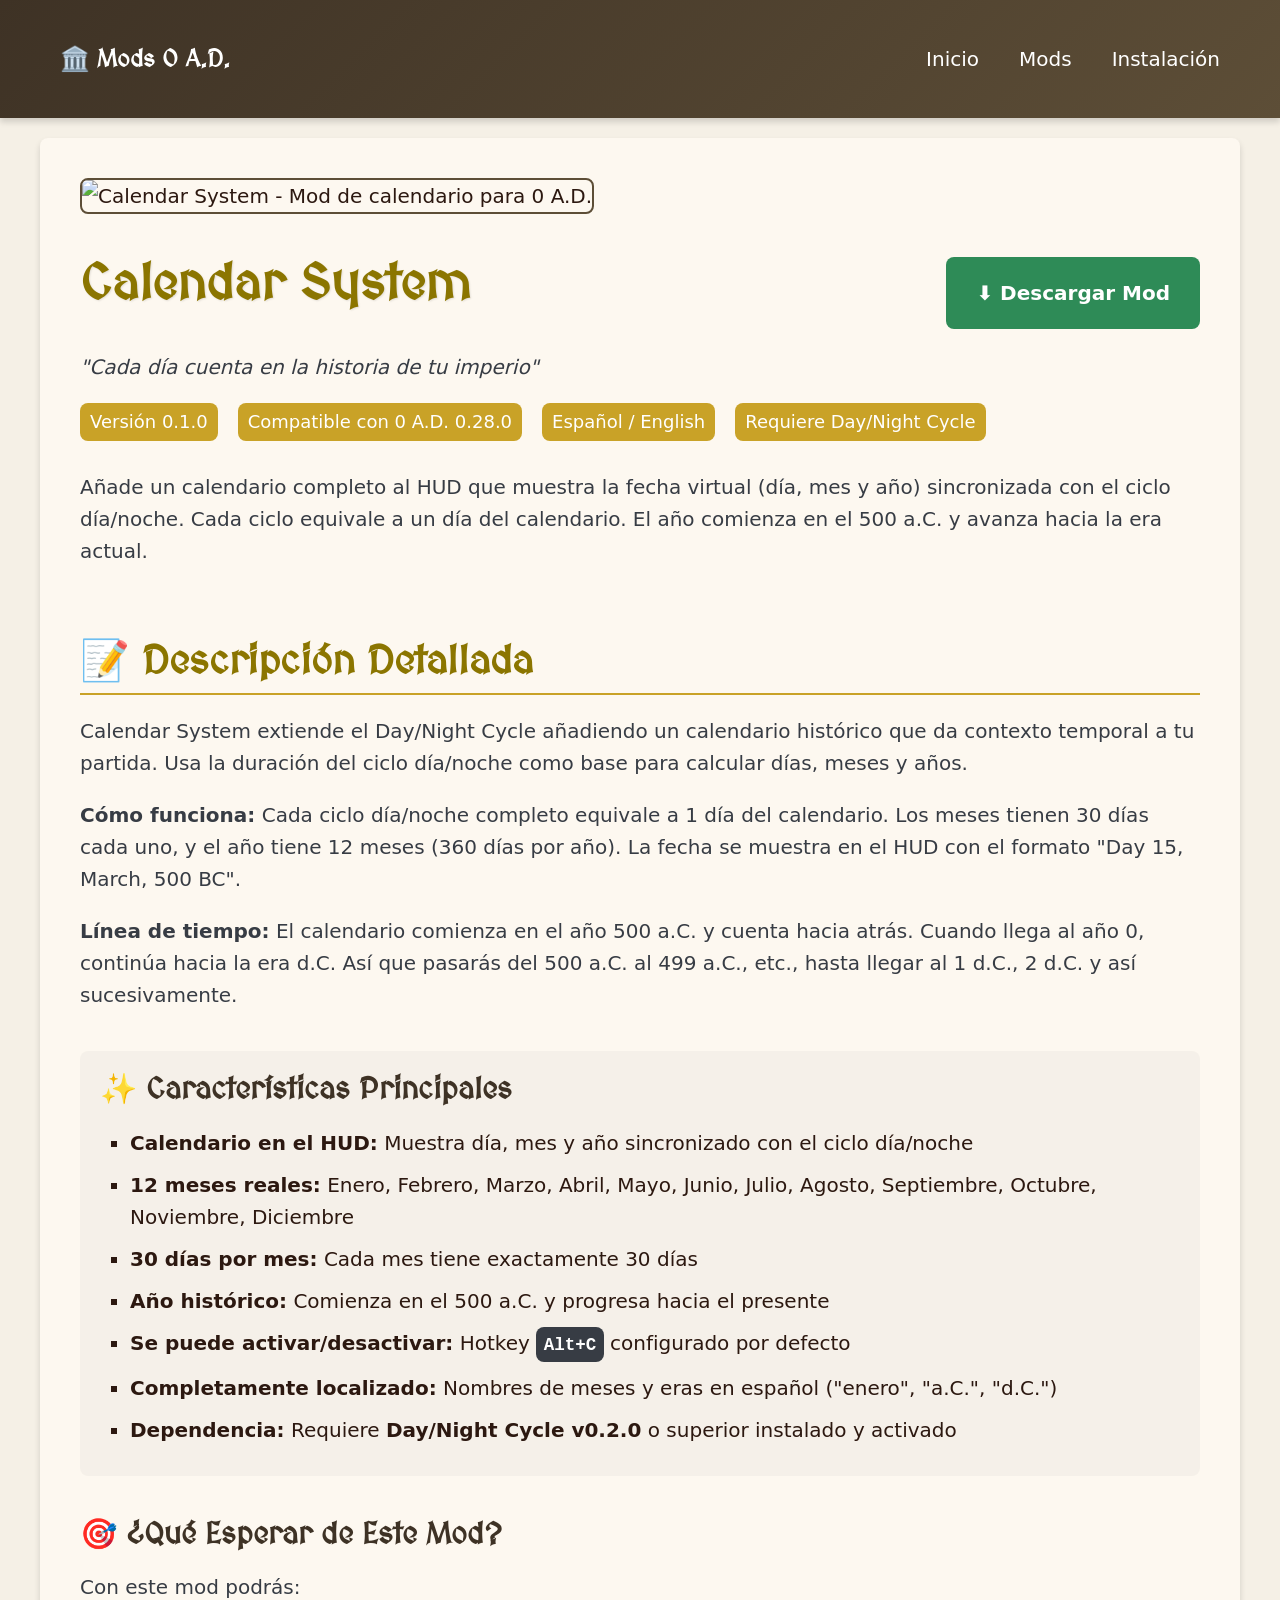
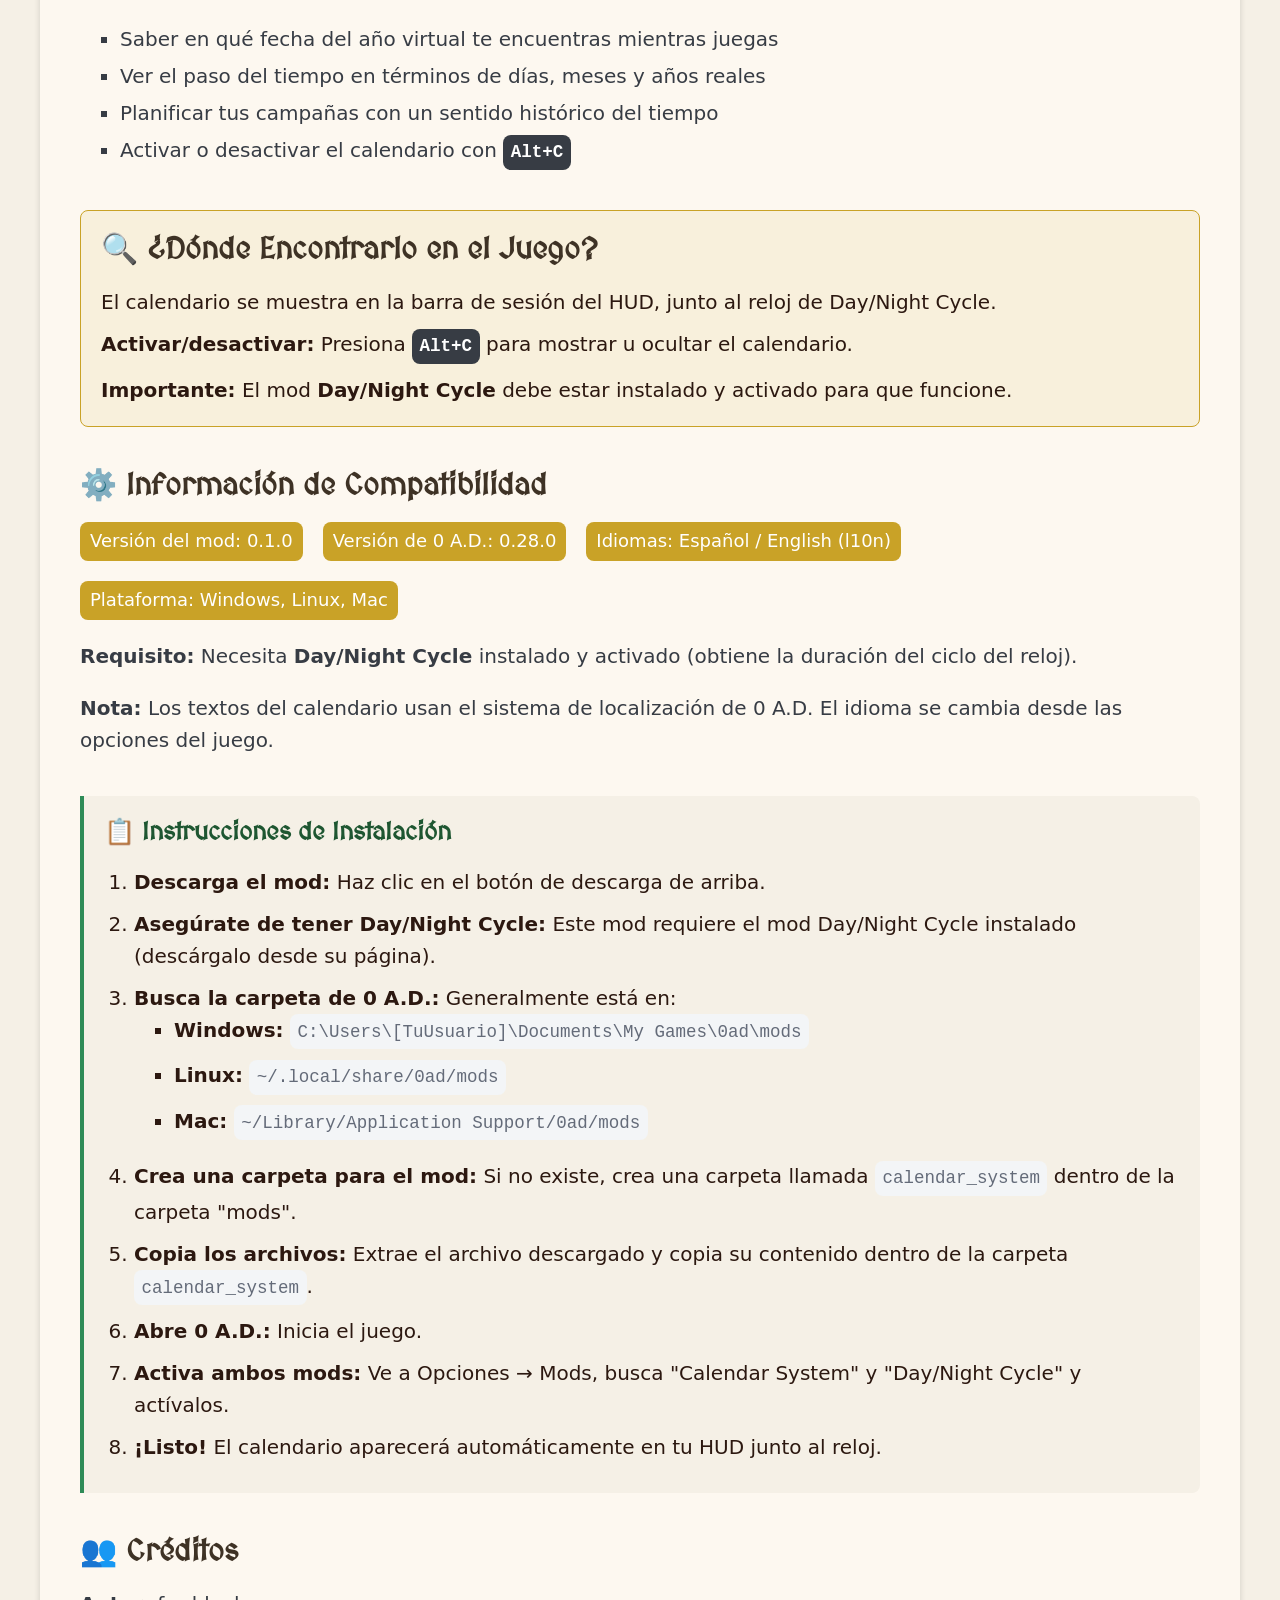
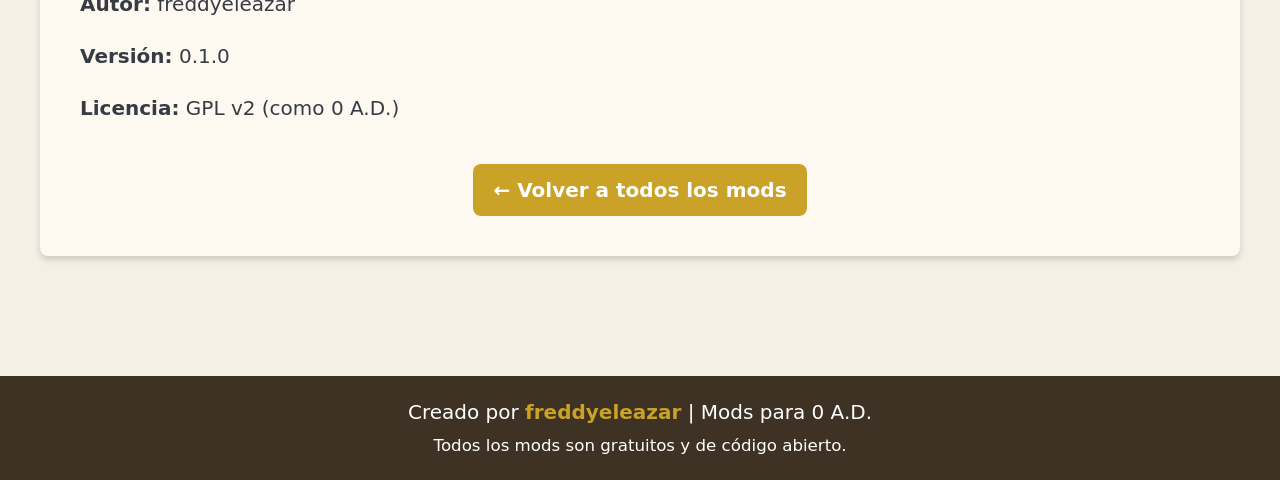
==== mods/calendar_system/index.html @ b4cd741f "feat: agregar Calendar System y actualizar Day/Night Cycle v0.2.0 - Day/Night Cycle: HUD muestra HH:" ====
<!DOCTYPE html>
<html lang="es" data-theme="light">
<head>
    <meta charset="UTF-8">
    <meta name="viewport" content="width=device-width, initial-scale=1.0">
    <meta name="description" content="Calendar System - Mod para 0 A.D. que añade un calendario día/mes/año sincronizado con el ciclo día/noche. Requiere Day/Night Cycle. Creado por freddyeleazar.">
    <meta name="keywords" content="0 A.D., mod, calendario, día, mes, año, freddyeleazar">
    <meta name="author" content="freddyeleazar">
    
    <title>Calendar System | Mods 0 A.D.</title>
    
    <!-- Pico.CSS -->
    <link rel="stylesheet" href="../../css/picocss.min.css">
    
    <!-- Estilos personalizados -->
    <link rel="stylesheet" href="../../css/styles.css">
    
    <!-- Favicon -->
    <link rel="icon" type="image/svg+xml" href="../../assets/images/favicon.svg">
</head>
<body>
    <!-- Cabecera -->
    <header>
        <nav>
            <ul>
                <li><strong>🏛️ Mods 0 A.D.</strong></li>
            </ul>
            <ul>
                <li><a href="../../index.html">Inicio</a></li>
                <li><a href="../../index.html#mods">Mods</a></li>
                <li><a href="../../index.html#install">Instalación</a></li>
            </ul>
        </nav>
    </header>

    <!-- Contenido principal -->
    <main class="container">
        <article class="mod-detail">
            <!-- Encabezado del mod -->
            <div class="mod-detail-header">
                <div class="mod-detail-image">
                    <img src="../../assets/images/mod-covers/calendar_system-large.svg" alt="Calendar System - Mod de calendario para 0 A.D." loading="lazy">
                </div>
                <div class="mod-detail-info">
                    <div class="mod-detail-title-row">
                        <h1>Calendar System</h1>
                        <a href="https://github.com/freddyeleazar/0ad-mods/raw/main/assets/downloads/calendar_system.zip" class="download-button">
                            ⬇️ Descargar Mod
                        </a>
                    </div>
                    <p class="mb-3"><em>"Cada día cuenta en la historia de tu imperio"</em></p>
                    
                    <div class="compatibility-info mb-4">
                        <span class="compatibility-badge">Versión 0.1.0</span>
                        <span class="compatibility-badge">Compatible con 0 A.D. 0.28.0</span>
                        <span class="compatibility-badge">Español / English</span>
                        <span class="compatibility-badge">Requiere Day/Night Cycle</span>
                    </div>
                    
                    <p class="mb-4">Añade un calendario completo al HUD que muestra la fecha virtual (día, mes y año) sincronizada con el ciclo día/noche. Cada ciclo equivale a un día del calendario. El año comienza en el 500 a.C. y avanza hacia la era actual.</p>
                </div>
            </div>

            <!-- Descripción ampliada -->
            <section class="mb-5">
                <h2>📝 Descripción Detallada</h2>
                <p>Calendar System extiende el Day/Night Cycle añadiendo un calendario histórico que da contexto temporal a tu partida. Usa la duración del ciclo día/noche como base para calcular días, meses y años.</p>
                
                <p><strong>Cómo funciona:</strong> Cada ciclo día/noche completo equivale a 1 día del calendario. Los meses tienen 30 días cada uno, y el año tiene 12 meses (360 días por año). La fecha se muestra en el HUD con el formato "Day 15, March, 500 BC".</p>
                
                <p><strong>Línea de tiempo:</strong> El calendario comienza en el año 500 a.C. y cuenta hacia atrás. Cuando llega al año 0, continúa hacia la era d.C. Así que pasarás del 500 a.C. al 499 a.C., etc., hasta llegar al 1 d.C., 2 d.C. y así sucesivamente.</p>
            </section>

            <!-- Características detalladas -->
            <section class="mod-features mb-5">
                <h3>✨ Características Principales</h3>
                <ul>
                    <li><strong>Calendario en el HUD:</strong> Muestra día, mes y año sincronizado con el ciclo día/noche</li>
                    <li><strong>12 meses reales:</strong> Enero, Febrero, Marzo, Abril, Mayo, Junio, Julio, Agosto, Septiembre, Octubre, Noviembre, Diciembre</li>
                    <li><strong>30 días por mes:</strong> Cada mes tiene exactamente 30 días</li>
                    <li><strong>Año histórico:</strong> Comienza en el 500 a.C. y progresa hacia el presente</li>
                    <li><strong>Se puede activar/desactivar:</strong> Hotkey <kbd>Alt+C</kbd> configurado por defecto</li>
                    <li><strong>Completamente localizado:</strong> Nombres de meses y eras en español ("enero", "a.C.", "d.C.")</li>
                    <li><strong>Dependencia:</strong> Requiere <strong>Day/Night Cycle v0.2.0</strong> o superior instalado y activado</li>
                </ul>
            </section>

            <!-- Qué esperar del mod -->
            <section class="mb-5">
                <h3>🎯 ¿Qué Esperar de Este Mod?</h3>
                <p>Con este mod podrás:</p>
                <ul>
                    <li>Saber en qué fecha del año virtual te encuentras mientras juegas</li>
                    <li>Ver el paso del tiempo en términos de días, meses y años reales</li>
                    <li>Planificar tus campañas con un sentido histórico del tiempo</li>
                    <li>Activar o desactivar el calendario con <kbd>Alt+C</kbd></li>
                </ul>
            </section>

            <!-- Dónde encontrarlo en el juego -->
            <section class="game-info mb-5">
                <h3>🔍 ¿Dónde Encontrarlo en el Juego?</h3>
                <p>El calendario se muestra en la barra de sesión del HUD, junto al reloj de Day/Night Cycle.</p>
                <p><strong>Activar/desactivar:</strong> Presiona <kbd>Alt+C</kbd> para mostrar u ocultar el calendario.</p>
                <p><strong>Importante:</strong> El mod <strong>Day/Night Cycle</strong> debe estar instalado y activado para que funcione.</p>
            </section>

            <!-- Compatibilidad -->
            <section class="mb-5">
                <h3>⚙️ Información de Compatibilidad</h3>
                <div class="compatibility-info">
                    <span class="compatibility-badge">Versión del mod: 0.1.0</span>
                    <span class="compatibility-badge">Versión de 0 A.D.: 0.28.0</span>
                    <span class="compatibility-badge">Idiomas: Español / English (l10n)</span>
                    <span class="compatibility-badge">Plataforma: Windows, Linux, Mac</span>
                </div>
                <p class="mt-3"><strong>Requisito:</strong> Necesita <strong>Day/Night Cycle</strong> instalado y activado (obtiene la duración del ciclo del reloj).</p>
                <p><strong>Nota:</strong> Los textos del calendario usan el sistema de localización de 0 A.D. El idioma se cambia desde las opciones del juego.</p>
            </section>

            <!-- Instrucciones de instalación -->
            <section class="installation-steps mb-5">
                <h4>📋 Instrucciones de Instalación</h4>
                <ol>
                    <li><strong>Descarga el mod:</strong> Haz clic en el botón de descarga de arriba.</li>
                    <li><strong>Asegúrate de tener Day/Night Cycle:</strong> Este mod requiere el mod Day/Night Cycle instalado (descárgalo desde su página).</li>
                    <li><strong>Busca la carpeta de 0 A.D.:</strong> Generalmente está en:
                        <ul>
                            <li><strong>Windows:</strong> <code>C:\Users\[TuUsuario]\Documents\My Games\0ad\mods</code></li>
                            <li><strong>Linux:</strong> <code>~/.local/share/0ad/mods</code></li>
                            <li><strong>Mac:</strong> <code>~/Library/Application Support/0ad/mods</code></li>
                        </ul>
                    </li>
                    <li><strong>Crea una carpeta para el mod:</strong> Si no existe, crea una carpeta llamada <code>calendar_system</code> dentro de la carpeta "mods".</li>
                    <li><strong>Copia los archivos:</strong> Extrae el archivo descargado y copia su contenido dentro de la carpeta <code>calendar_system</code>.</li>
                    <li><strong>Abre 0 A.D.:</strong> Inicia el juego.</li>
                    <li><strong>Activa ambos mods:</strong> Ve a Opciones → Mods, busca "Calendar System" y "Day/Night Cycle" y actívalos.</li>
                    <li><strong>¡Listo!</strong> El calendario aparecerá automáticamente en tu HUD junto al reloj.</li>
                </ol>
            </section>

            <!-- Créditos -->
            <section class="mb-5">
                <h3>👥 Créditos</h3>
                <p><strong>Autor:</strong> freddyeleazar</p>
                <p><strong>Versión:</strong> 0.1.0</p>
                <p><strong>Licencia:</strong> GPL v2 (como 0 A.D.)</p>
            </section>

            <!-- Enlace para volver -->
            <div class="text-center mt-5">
                <a href="../../index.html" class="button">← Volver a todos los mods</a>
            </div>
        </article>
    </main>

    <!-- Pie de página -->
    <footer>
        <p>Creado por <strong>freddyeleazar</strong> | Mods para 0 A.D.</p>
        <p><small>Todos los mods son gratuitos y de código abierto.</small></p>
    </footer>
</body>
</html>
---- css/picocss.min.css ----
@charset "UTF-8";/*!
 * Pico CSS ✨ v2.1.1 (https://picocss.com)
 * Copyright 2019-2025 - Licensed under MIT
 */:host,:root{--pico-font-family-emoji:"Apple Color Emoji","Segoe UI Emoji","Segoe UI Symbol","Noto Color Emoji";--pico-font-family-sans-serif:system-ui,"Segoe UI",Roboto,Oxygen,Ubuntu,Cantarell,Helvetica,Arial,"Helvetica Neue",sans-serif,var(--pico-font-family-emoji);--pico-font-family-monospace:ui-monospace,SFMono-Regular,"SF Mono",Menlo,Consolas,"Liberation Mono",monospace,var(--pico-font-family-emoji);--pico-font-family:var(--pico-font-family-sans-serif);--pico-line-height:1.5;--pico-font-weight:400;--pico-font-size:100%;--pico-text-underline-offset:0.1rem;--pico-border-radius:0.25rem;--pico-border-width:0.0625rem;--pico-outline-width:0.125rem;--pico-transition:0.2s ease-in-out;--pico-spacing:1rem;--pico-typography-spacing-vertical:1rem;--pico-block-spacing-vertical:var(--pico-spacing);--pico-block-spacing-horizontal:var(--pico-spacing);--pico-grid-column-gap:var(--pico-spacing);--pico-grid-row-gap:var(--pico-spacing);--pico-form-element-spacing-vertical:0.75rem;--pico-form-element-spacing-horizontal:1rem;--pico-group-box-shadow:0 0 0 rgba(0, 0, 0, 0);--pico-group-box-shadow-focus-with-button:0 0 0 var(--pico-outline-width) var(--pico-primary-focus);--pico-group-box-shadow-focus-with-input:0 0 0 0.0625rem var(--pico-form-element-border-color);--pico-modal-overlay-backdrop-filter:blur(0.375rem);--pico-nav-element-spacing-vertical:1rem;--pico-nav-element-spacing-horizontal:0.5rem;--pico-nav-link-spacing-vertical:0.5rem;--pico-nav-link-spacing-horizontal:0.5rem;--pico-nav-breadcrumb-divider:">";--pico-icon-checkbox:url("data:image/svg+xml,%3Csvg xmlns='http://www.w3.org/2000/svg' width='24' height='24' viewBox='0 0 24 24' fill='none' stroke='rgb(255, 255, 255)' stroke-width='4' stroke-linecap='round' stroke-linejoin='round'%3E%3Cpolyline points='20 6 9 17 4 12'%3E%3C/polyline%3E%3C/svg%3E");--pico-icon-minus:url("data:image/svg+xml,%3Csvg xmlns='http://www.w3.org/2000/svg' width='24' height='24' viewBox='0 0 24 24' fill='none' stroke='rgb(255, 255, 255)' stroke-width='4' stroke-linecap='round' stroke-linejoin='round'%3E%3Cline x1='5' y1='12' x2='19' y2='12'%3E%3C/line%3E%3C/svg%3E");--pico-icon-chevron:url("data:image/svg+xml,%3Csvg xmlns='http://www.w3.org/2000/svg' width='24' height='24' viewBox='0 0 24 24' fill='none' stroke='rgb(136, 145, 164)' stroke-width='2' stroke-linecap='round' stroke-linejoin='round'%3E%3Cpolyline points='6 9 12 15 18 9'%3E%3C/polyline%3E%3C/svg%3E");--pico-icon-date:url("data:image/svg+xml,%3Csvg xmlns='http://www.w3.org/2000/svg' width='24' height='24' viewBox='0 0 24 24' fill='none' stroke='rgb(136, 145, 164)' stroke-width='2' stroke-linecap='round' stroke-linejoin='round'%3E%3Crect x='3' y='4' width='18' height='18' rx='2' ry='2'%3E%3C/rect%3E%3Cline x1='16' y1='2' x2='16' y2='6'%3E%3C/line%3E%3Cline x1='8' y1='2' x2='8' y2='6'%3E%3C/line%3E%3Cline x1='3' y1='10' x2='21' y2='10'%3E%3C/line%3E%3C/svg%3E");--pico-icon-time:url("data:image/svg+xml,%3Csvg xmlns='http://www.w3.org/2000/svg' width='24' height='24' viewBox='0 0 24 24' fill='none' stroke='rgb(136, 145, 164)' stroke-width='2' stroke-linecap='round' stroke-linejoin='round'%3E%3Ccircle cx='12' cy='12' r='10'%3E%3C/circle%3E%3Cpolyline points='12 6 12 12 16 14'%3E%3C/polyline%3E%3C/svg%3E");--pico-icon-search:url("data:image/svg+xml,%3Csvg xmlns='http://www.w3.org/2000/svg' width='24' height='24' viewBox='0 0 24 24' fill='none' stroke='rgb(136, 145, 164)' stroke-width='1.5' stroke-linecap='round' stroke-linejoin='round'%3E%3Ccircle cx='11' cy='11' r='8'%3E%3C/circle%3E%3Cline x1='21' y1='21' x2='16.65' y2='16.65'%3E%3C/line%3E%3C/svg%3E");--pico-icon-close:url("data:image/svg+xml,%3Csvg xmlns='http://www.w3.org/2000/svg' width='24' height='24' viewBox='0 0 24 24' fill='none' stroke='rgb(136, 145, 164)' stroke-width='3' stroke-linecap='round' stroke-linejoin='round'%3E%3Cline x1='18' y1='6' x2='6' y2='18'%3E%3C/line%3E%3Cline x1='6' y1='6' x2='18' y2='18'%3E%3C/line%3E%3C/svg%3E");--pico-icon-loading:url("data:image/svg+xml,%3Csvg fill='none' height='24' width='24' viewBox='0 0 24 24' xmlns='http://www.w3.org/2000/svg' %3E%3Cstyle%3E g %7B animation: rotate 2s linear infinite; transform-origin: center center; %7D circle %7B stroke-dasharray: 75,100; stroke-dashoffset: -5; animation: dash 1.5s ease-in-out infinite; stroke-linecap: round; %7D @keyframes rotate %7B 0%25 %7B transform: rotate(0deg); %7D 100%25 %7B transform: rotate(360deg); %7D %7D @keyframes dash %7B 0%25 %7B stroke-dasharray: 1,100; stroke-dashoffset: 0; %7D 50%25 %7B stroke-dasharray: 44.5,100; stroke-dashoffset: -17.5; %7D 100%25 %7B stroke-dasharray: 44.5,100; stroke-dashoffset: -62; %7D %7D %3C/style%3E%3Cg%3E%3Ccircle cx='12' cy='12' r='10' fill='none' stroke='rgb(136, 145, 164)' stroke-width='4' /%3E%3C/g%3E%3C/svg%3E")}@media (min-width:576px){:host,:root{--pico-font-size:106.25%}}@media (min-width:768px){:host,:root{--pico-font-size:112.5%}}@media (min-width:1024px){:host,:root{--pico-font-size:118.75%}}@media (min-width:1280px){:host,:root{--pico-font-size:125%}}@media (min-width:1536px){:host,:root{--pico-font-size:131.25%}}a{--pico-text-decoration:underline}a.contrast,a.secondary{--pico-text-decoration:underline}small{--pico-font-size:0.875em}h1,h2,h3,h4,h5,h6{--pico-font-weight:700}h1{--pico-font-size:2rem;--pico-line-height:1.125;--pico-typography-spacing-top:3rem}h2{--pico-font-size:1.75rem;--pico-line-height:1.15;--pico-typography-spacing-top:2.625rem}h3{--pico-font-size:1.5rem;--pico-line-height:1.175;--pico-typography-spacing-top:2.25rem}h4{--pico-font-size:1.25rem;--pico-line-height:1.2;--pico-typography-spacing-top:1.874rem}h5{--pico-font-size:1.125rem;--pico-line-height:1.225;--pico-typography-spacing-top:1.6875rem}h6{--pico-font-size:1rem;--pico-line-height:1.25;--pico-typography-spacing-top:1.5rem}tfoot td,tfoot th,thead td,thead th{--pico-font-weight:600;--pico-border-width:0.1875rem}code,kbd,pre,samp{--pico-font-family:var(--pico-font-family-monospace)}kbd{--pico-font-weight:bolder}:where(select,textarea),input:not([type=submit],[type=button],[type=reset],[type=checkbox],[type=radio],[type=file]){--pico-outline-width:0.0625rem}[type=search]{--pico-border-radius:5rem}[type=checkbox],[type=radio]{--pico-border-width:0.125rem}[type=checkbox][role=switch]{--pico-border-width:0.1875rem}details.dropdown summary:not([role=button]){--pico-outline-width:0.0625rem}nav details.dropdown summary:focus-visible{--pico-outline-width:0.125rem}[role=search]{--pico-border-radius:5rem}[role=group]:has(button.secondary:focus,[type=submit].secondary:focus,[type=button].secondary:focus,[role=button].secondary:focus),[role=search]:has(button.secondary:focus,[type=submit].secondary:focus,[type=button].secondary:focus,[role=button].secondary:focus){--pico-group-box-shadow-focus-with-button:0 0 0 var(--pico-outline-width) var(--pico-secondary-focus)}[role=group]:has(button.contrast:focus,[type=submit].contrast:focus,[type=button].contrast:focus,[role=button].contrast:focus),[role=search]:has(button.contrast:focus,[type=submit].contrast:focus,[type=button].contrast:focus,[role=button].contrast:focus){--pico-group-box-shadow-focus-with-button:0 0 0 var(--pico-outline-width) var(--pico-contrast-focus)}[role=group] [role=button],[role=group] [type=button],[role=group] [type=submit],[role=group] button,[role=search] [role=button],[role=search] [type=button],[role=search] [type=submit],[role=search] button{--pico-form-element-spacing-horizontal:2rem}details summary[role=button]:not(.outline)::after{filter:brightness(0) invert(1)}[aria-busy=true]:not(input,select,textarea):is(button,[type=submit],[type=button],[type=reset],[role=button]):not(.outline)::before{filter:brightness(0) invert(1)}:host(:not([data-theme=dark])),:root:not([data-theme=dark]),[data-theme=light]{color-scheme:light;--pico-background-color:#fff;--pico-color:#373c44;--pico-text-selection-color:rgba(2, 154, 232, 0.25);--pico-muted-color:#646b79;--pico-muted-border-color:rgb(231, 234, 239.5);--pico-primary:#0172ad;--pico-primary-background:#0172ad;--pico-primary-border:var(--pico-primary-background);--pico-primary-underline:rgba(1, 114, 173, 0.5);--pico-primary-hover:#015887;--pico-primary-hover-background:#02659a;--pico-primary-hover-border:var(--pico-primary-hover-background);--pico-primary-hover-underline:var(--pico-primary-hover);--pico-primary-focus:rgba(2, 154, 232, 0.5);--pico-primary-inverse:#fff;--pico-secondary:#5d6b89;--pico-secondary-background:#525f7a;--pico-secondary-border:var(--pico-secondary-background);--pico-secondary-underline:rgba(93, 107, 137, 0.5);--pico-secondary-hover:#48536b;--pico-secondary-hover-background:#48536b;--pico-secondary-hover-border:var(--pico-secondary-hover-background);--pico-secondary-hover-underline:var(--pico-secondary-hover);--pico-secondary-focus:rgba(93, 107, 137, 0.25);--pico-secondary-inverse:#fff;--pico-contrast:#181c25;--pico-contrast-background:#181c25;--pico-contrast-border:var(--pico-contrast-background);--pico-contrast-underline:rgba(24, 28, 37, 0.5);--pico-contrast-hover:#000;--pico-contrast-hover-background:#000;--pico-contrast-hover-border:var(--pico-contrast-hover-background);--pico-contrast-hover-underline:var(--pico-secondary-hover);--pico-contrast-focus:rgba(93, 107, 137, 0.25);--pico-contrast-inverse:#fff;--pico-box-shadow:0.0145rem 0.029rem 0.174rem rgba(129, 145, 181, 0.01698),0.0335rem 0.067rem 0.402rem rgba(129, 145, 181, 0.024),0.0625rem 0.125rem 0.75rem rgba(129, 145, 181, 0.03),0.1125rem 0.225rem 1.35rem rgba(129, 145, 181, 0.036),0.2085rem 0.417rem 2.502rem rgba(129, 145, 181, 0.04302),0.5rem 1rem 6rem rgba(129, 145, 181, 0.06),0 0 0 0.0625rem rgba(129, 145, 181, 0.015);--pico-h1-color:#2d3138;--pico-h2-color:#373c44;--pico-h3-color:#424751;--pico-h4-color:#4d535e;--pico-h5-color:#5c6370;--pico-h6-color:#646b79;--pico-mark-background-color:rgb(252.5, 230.5, 191.5);--pico-mark-color:#0f1114;--pico-ins-color:rgb(28.5, 105.5, 84);--pico-del-color:rgb(136, 56.5, 53);--pico-blockquote-border-color:var(--pico-muted-border-color);--pico-blockquote-footer-color:var(--pico-muted-color);--pico-button-box-shadow:0 0 0 rgba(0, 0, 0, 0);--pico-button-hover-box-shadow:0 0 0 rgba(0, 0, 0, 0);--pico-table-border-color:var(--pico-muted-border-color);--pico-table-row-stripped-background-color:rgba(111, 120, 135, 0.0375);--pico-code-background-color:rgb(243, 244.5, 246.75);--pico-code-color:#646b79;--pico-code-kbd-background-color:var(--pico-color);--pico-code-kbd-color:var(--pico-background-color);--pico-form-element-background-color:rgb(251, 251.5, 252.25);--pico-form-element-selected-background-color:#dfe3eb;--pico-form-element-border-color:#cfd5e2;--pico-form-element-color:#23262c;--pico-form-element-placeholder-color:var(--pico-muted-color);--pico-form-element-active-background-color:#fff;--pico-form-element-active-border-color:var(--pico-primary-border);--pico-form-element-focus-color:var(--pico-primary-border);--pico-form-element-disabled-opacity:0.5;--pico-form-element-invalid-border-color:rgb(183.5, 105.5, 106.5);--pico-form-element-invalid-active-border-color:rgb(200.25, 79.25, 72.25);--pico-form-element-invalid-focus-color:var(--pico-form-element-invalid-active-border-color);--pico-form-element-valid-border-color:rgb(76, 154.5, 137.5);--pico-form-element-valid-active-border-color:rgb(39, 152.75, 118.75);--pico-form-element-valid-focus-color:var(--pico-form-element-valid-active-border-color);--pico-switch-background-color:#bfc7d9;--pico-switch-checked-background-color:var(--pico-primary-background);--pico-switch-color:#fff;--pico-switch-thumb-box-shadow:0 0 0 rgba(0, 0, 0, 0);--pico-range-border-color:#dfe3eb;--pico-range-active-border-color:#bfc7d9;--pico-range-thumb-border-color:var(--pico-background-color);--pico-range-thumb-color:var(--pico-secondary-background);--pico-range-thumb-active-color:var(--pico-primary-background);--pico-accordion-border-color:var(--pico-muted-border-color);--pico-accordion-active-summary-color:var(--pico-primary-hover);--pico-accordion-close-summary-color:var(--pico-color);--pico-accordion-open-summary-color:var(--pico-muted-color);--pico-card-background-color:var(--pico-background-color);--pico-card-border-color:var(--pico-muted-border-color);--pico-card-box-shadow:var(--pico-box-shadow);--pico-card-sectioning-background-color:rgb(251, 251.5, 252.25);--pico-dropdown-background-color:#fff;--pico-dropdown-border-color:#eff1f4;--pico-dropdown-box-shadow:var(--pico-box-shadow);--pico-dropdown-color:var(--pico-color);--pico-dropdown-hover-background-color:#eff1f4;--pico-loading-spinner-opacity:0.5;--pico-modal-overlay-background-color:rgba(232, 234, 237, 0.75);--pico-progress-background-color:#dfe3eb;--pico-progress-color:var(--pico-primary-background);--pico-tooltip-background-color:var(--pico-contrast-background);--pico-tooltip-color:var(--pico-contrast-inverse);--pico-icon-valid:url("data:image/svg+xml,%3Csvg xmlns='http://www.w3.org/2000/svg' width='24' height='24' viewBox='0 0 24 24' fill='none' stroke='rgb(76, 154.5, 137.5)' stroke-width='2' stroke-linecap='round' stroke-linejoin='round'%3E%3Cpolyline points='20 6 9 17 4 12'%3E%3C/polyline%3E%3C/svg%3E");--pico-icon-invalid:url("data:image/svg+xml,%3Csvg xmlns='http://www.w3.org/2000/svg' width='24' height='24' viewBox='0 0 24 24' fill='none' stroke='rgb(200.25, 79.25, 72.25)' stroke-width='2' stroke-linecap='round' stroke-linejoin='round'%3E%3Ccircle cx='12' cy='12' r='10'%3E%3C/circle%3E%3Cline x1='12' y1='8' x2='12' y2='12'%3E%3C/line%3E%3Cline x1='12' y1='16' x2='12.01' y2='16'%3E%3C/line%3E%3C/svg%3E")}:host(:not([data-theme=dark])) input:is([type=submit],[type=button],[type=reset],[type=checkbox],[type=radio],[type=file]),:root:not([data-theme=dark]) input:is([type=submit],[type=button],[type=reset],[type=checkbox],[type=radio],[type=file]),[data-theme=light] input:is([type=submit],[type=button],[type=reset],[type=checkbox],[type=radio],[type=file]){--pico-form-element-focus-color:var(--pico-primary-focus)}@media only screen and (prefers-color-scheme:dark){:host(:not([data-theme])),:root:not([data-theme]){color-scheme:dark;--pico-background-color:rgb(19, 22.5, 30.5);--pico-color:#c2c7d0;--pico-text-selection-color:rgba(1, 170, 255, 0.1875);--pico-muted-color:#7b8495;--pico-muted-border-color:#202632;--pico-primary:#01aaff;--pico-primary-background:#0172ad;--pico-primary-border:var(--pico-primary-background);--pico-primary-underline:rgba(1, 170, 255, 0.5);--pico-primary-hover:#79c0ff;--pico-primary-hover-background:#017fc0;--pico-primary-hover-border:var(--pico-primary-hover-background);--pico-primary-hover-underline:var(--pico-primary-hover);--pico-primary-focus:rgba(1, 170, 255, 0.375);--pico-primary-inverse:#fff;--pico-secondary:#969eaf;--pico-secondary-background:#525f7a;--pico-secondary-border:var(--pico-secondary-background);--pico-secondary-underline:rgba(150, 158, 175, 0.5);--pico-secondary-hover:#b3b9c5;--pico-secondary-hover-background:#5d6b89;--pico-secondary-hover-border:var(--pico-secondary-hover-background);--pico-secondary-hover-underline:var(--pico-secondary-hover);--pico-secondary-focus:rgba(144, 158, 190, 0.25);--pico-secondary-inverse:#fff;--pico-contrast:#dfe3eb;--pico-contrast-background:#eff1f4;--pico-contrast-border:var(--pico-contrast-background);--pico-contrast-underline:rgba(223, 227, 235, 0.5);--pico-contrast-hover:#fff;--pico-contrast-hover-background:#fff;--pico-contrast-hover-border:var(--pico-contrast-hover-background);--pico-contrast-hover-underline:var(--pico-contrast-hover);--pico-contrast-focus:rgba(207, 213, 226, 0.25);--pico-contrast-inverse:#000;--pico-box-shadow:0.0145rem 0.029rem 0.174rem rgba(7, 8.5, 12, 0.01698),0.0335rem 0.067rem 0.402rem rgba(7, 8.5, 12, 0.024),0.0625rem 0.125rem 0.75rem rgba(7, 8.5, 12, 0.03),0.1125rem 0.225rem 1.35rem rgba(7, 8.5, 12, 0.036),0.2085rem 0.417rem 2.502rem rgba(7, 8.5, 12, 0.04302),0.5rem 1rem 6rem rgba(7, 8.5, 12, 0.06),0 0 0 0.0625rem rgba(7, 8.5, 12, 0.015);--pico-h1-color:#f0f1f3;--pico-h2-color:#e0e3e7;--pico-h3-color:#c2c7d0;--pico-h4-color:#b3b9c5;--pico-h5-color:#a4acba;--pico-h6-color:#8891a4;--pico-mark-background-color:#014063;--pico-mark-color:#fff;--pico-ins-color:#62af9a;--pico-del-color:rgb(205.5, 126, 123);--pico-blockquote-border-color:var(--pico-muted-border-color);--pico-blockquote-footer-color:var(--pico-muted-color);--pico-button-box-shadow:0 0 0 rgba(0, 0, 0, 0);--pico-button-hover-box-shadow:0 0 0 rgba(0, 0, 0, 0);--pico-table-border-color:var(--pico-muted-border-color);--pico-table-row-stripped-background-color:rgba(111, 120, 135, 0.0375);--pico-code-background-color:rgb(26, 30.5, 40.25);--pico-code-color:#8891a4;--pico-code-kbd-background-color:var(--pico-color);--pico-code-kbd-color:var(--pico-background-color);--pico-form-element-background-color:rgb(28, 33, 43.5);--pico-form-element-selected-background-color:#2a3140;--pico-form-element-border-color:#2a3140;--pico-form-element-color:#e0e3e7;--pico-form-element-placeholder-color:#8891a4;--pico-form-element-active-background-color:rgb(26, 30.5, 40.25);--pico-form-element-active-border-color:var(--pico-primary-border);--pico-form-element-focus-color:var(--pico-primary-border);--pico-form-element-disabled-opacity:0.5;--pico-form-element-invalid-border-color:rgb(149.5, 74, 80);--pico-form-element-invalid-active-border-color:rgb(183.25, 63.5, 59);--pico-form-element-invalid-focus-color:var(--pico-form-element-invalid-active-border-color);--pico-form-element-valid-border-color:#2a7b6f;--pico-form-element-valid-active-border-color:rgb(22, 137, 105.5);--pico-form-element-valid-focus-color:var(--pico-form-element-valid-active-border-color);--pico-switch-background-color:#333c4e;--pico-switch-checked-background-color:var(--pico-primary-background);--pico-switch-color:#fff;--pico-switch-thumb-box-shadow:0 0 0 rgba(0, 0, 0, 0);--pico-range-border-color:#202632;--pico-range-active-border-color:#2a3140;--pico-range-thumb-border-color:var(--pico-background-color);--pico-range-thumb-color:var(--pico-secondary-background);--pico-range-thumb-active-color:var(--pico-primary-background);--pico-accordion-border-color:var(--pico-muted-border-color);--pico-accordion-active-summary-color:var(--pico-primary-hover);--pico-accordion-close-summary-color:var(--pico-color);--pico-accordion-open-summary-color:var(--pico-muted-color);--pico-card-background-color:#181c25;--pico-card-border-color:var(--pico-card-background-color);--pico-card-box-shadow:var(--pico-box-shadow);--pico-card-sectioning-background-color:rgb(26, 30.5, 40.25);--pico-dropdown-background-color:#181c25;--pico-dropdown-border-color:#202632;--pico-dropdown-box-shadow:var(--pico-box-shadow);--pico-dropdown-color:var(--pico-color);--pico-dropdown-hover-background-color:#202632;--pico-loading-spinner-opacity:0.5;--pico-modal-overlay-background-color:rgba(7.5, 8.5, 10, 0.75);--pico-progress-background-color:#202632;--pico-progress-color:var(--pico-primary-background);--pico-tooltip-background-color:var(--pico-contrast-background);--pico-tooltip-color:var(--pico-contrast-inverse);--pico-icon-valid:url("data:image/svg+xml,%3Csvg xmlns='http://www.w3.org/2000/svg' width='24' height='24' viewBox='0 0 24 24' fill='none' stroke='rgb(42, 123, 111)' stroke-width='2' stroke-linecap='round' stroke-linejoin='round'%3E%3Cpolyline points='20 6 9 17 4 12'%3E%3C/polyline%3E%3C/svg%3E");--pico-icon-invalid:url("data:image/svg+xml,%3Csvg xmlns='http://www.w3.org/2000/svg' width='24' height='24' viewBox='0 0 24 24' fill='none' stroke='rgb(149.5, 74, 80)' stroke-width='2' stroke-linecap='round' stroke-linejoin='round'%3E%3Ccircle cx='12' cy='12' r='10'%3E%3C/circle%3E%3Cline x1='12' y1='8' x2='12' y2='12'%3E%3C/line%3E%3Cline x1='12' y1='16' x2='12.01' y2='16'%3E%3C/line%3E%3C/svg%3E")}:host(:not([data-theme])) input:is([type=submit],[type=button],[type=reset],[type=checkbox],[type=radio],[type=file]),:root:not([data-theme]) input:is([type=submit],[type=button],[type=reset],[type=checkbox],[type=radio],[type=file]){--pico-form-element-focus-color:var(--pico-primary-focus)}:host(:not([data-theme])) details summary[role=button].contrast:not(.outline)::after,:root:not([data-theme]) details summary[role=button].contrast:not(.outline)::after{filter:brightness(0)}:host(:not([data-theme])) [aria-busy=true]:not(input,select,textarea).contrast:is(button,[type=submit],[type=button],[type=reset],[role=button]):not(.outline)::before,:root:not([data-theme]) [aria-busy=true]:not(input,select,textarea).contrast:is(button,[type=submit],[type=button],[type=reset],[role=button]):not(.outline)::before{filter:brightness(0)}}[data-theme=dark]{color-scheme:dark;--pico-background-color:rgb(19, 22.5, 30.5);--pico-color:#c2c7d0;--pico-text-selection-color:rgba(1, 170, 255, 0.1875);--pico-muted-color:#7b8495;--pico-muted-border-color:#202632;--pico-primary:#01aaff;--pico-primary-background:#0172ad;--pico-primary-border:var(--pico-primary-background);--pico-primary-underline:rgba(1, 170, 255, 0.5);--pico-primary-hover:#79c0ff;--pico-primary-hover-background:#017fc0;--pico-primary-hover-border:var(--pico-primary-hover-background);--pico-primary-hover-underline:var(--pico-primary-hover);--pico-primary-focus:rgba(1, 170, 255, 0.375);--pico-primary-inverse:#fff;--pico-secondary:#969eaf;--pico-secondary-background:#525f7a;--pico-secondary-border:var(--pico-secondary-background);--pico-secondary-underline:rgba(150, 158, 175, 0.5);--pico-secondary-hover:#b3b9c5;--pico-secondary-hover-background:#5d6b89;--pico-secondary-hover-border:var(--pico-secondary-hover-background);--pico-secondary-hover-underline:var(--pico-secondary-hover);--pico-secondary-focus:rgba(144, 158, 190, 0.25);--pico-secondary-inverse:#fff;--pico-contrast:#dfe3eb;--pico-contrast-background:#eff1f4;--pico-contrast-border:var(--pico-contrast-background);--pico-contrast-underline:rgba(223, 227, 235, 0.5);--pico-contrast-hover:#fff;--pico-contrast-hover-background:#fff;--pico-contrast-hover-border:var(--pico-contrast-hover-background);--pico-contrast-hover-underline:var(--pico-contrast-hover);--pico-contrast-focus:rgba(207, 213, 226, 0.25);--pico-contrast-inverse:#000;--pico-box-shadow:0.0145rem 0.029rem 0.174rem rgba(7, 8.5, 12, 0.01698),0.0335rem 0.067rem 0.402rem rgba(7, 8.5, 12, 0.024),0.0625rem 0.125rem 0.75rem rgba(7, 8.5, 12, 0.03),0.1125rem 0.225rem 1.35rem rgba(7, 8.5, 12, 0.036),0.2085rem 0.417rem 2.502rem rgba(7, 8.5, 12, 0.04302),0.5rem 1rem 6rem rgba(7, 8.5, 12, 0.06),0 0 0 0.0625rem rgba(7, 8.5, 12, 0.015);--pico-h1-color:#f0f1f3;--pico-h2-color:#e0e3e7;--pico-h3-color:#c2c7d0;--pico-h4-color:#b3b9c5;--pico-h5-color:#a4acba;--pico-h6-color:#8891a4;--pico-mark-background-color:#014063;--pico-mark-color:#fff;--pico-ins-color:#62af9a;--pico-del-color:rgb(205.5, 126, 123);--pico-blockquote-border-color:var(--pico-muted-border-color);--pico-blockquote-footer-color:var(--pico-muted-color);--pico-button-box-shadow:0 0 0 rgba(0, 0, 0, 0);--pico-button-hover-box-shadow:0 0 0 rgba(0, 0, 0, 0);--pico-table-border-color:var(--pico-muted-border-color);--pico-table-row-stripped-background-color:rgba(111, 120, 135, 0.0375);--pico-code-background-color:rgb(26, 30.5, 40.25);--pico-code-color:#8891a4;--pico-code-kbd-background-color:var(--pico-color);--pico-code-kbd-color:var(--pico-background-color);--pico-form-element-background-color:rgb(28, 33, 43.5);--pico-form-element-selected-background-color:#2a3140;--pico-form-element-border-color:#2a3140;--pico-form-element-color:#e0e3e7;--pico-form-element-placeholder-color:#8891a4;--pico-form-element-active-background-color:rgb(26, 30.5, 40.25);--pico-form-element-active-border-color:var(--pico-primary-border);--pico-form-element-focus-color:var(--pico-primary-border);--pico-form-element-disabled-opacity:0.5;--pico-form-element-invalid-border-color:rgb(149.5, 74, 80);--pico-form-element-invalid-active-border-color:rgb(183.25, 63.5, 59);--pico-form-element-invalid-focus-color:var(--pico-form-element-invalid-active-border-color);--pico-form-element-valid-border-color:#2a7b6f;--pico-form-element-valid-active-border-color:rgb(22, 137, 105.5);--pico-form-element-valid-focus-color:var(--pico-form-element-valid-active-border-color);--pico-switch-background-color:#333c4e;--pico-switch-checked-background-color:var(--pico-primary-background);--pico-switch-color:#fff;--pico-switch-thumb-box-shadow:0 0 0 rgba(0, 0, 0, 0);--pico-range-border-color:#202632;--pico-range-active-border-color:#2a3140;--pico-range-thumb-border-color:var(--pico-background-color);--pico-range-thumb-color:var(--pico-secondary-background);--pico-range-thumb-active-color:var(--pico-primary-background);--pico-accordion-border-color:var(--pico-muted-border-color);--pico-accordion-active-summary-color:var(--pico-primary-hover);--pico-accordion-close-summary-color:var(--pico-color);--pico-accordion-open-summary-color:var(--pico-muted-color);--pico-card-background-color:#181c25;--pico-card-border-color:var(--pico-card-background-color);--pico-card-box-shadow:var(--pico-box-shadow);--pico-card-sectioning-background-color:rgb(26, 30.5, 40.25);--pico-dropdown-background-color:#181c25;--pico-dropdown-border-color:#202632;--pico-dropdown-box-shadow:var(--pico-box-shadow);--pico-dropdown-color:var(--pico-color);--pico-dropdown-hover-background-color:#202632;--pico-loading-spinner-opacity:0.5;--pico-modal-overlay-background-color:rgba(7.5, 8.5, 10, 0.75);--pico-progress-background-color:#202632;--pico-progress-color:var(--pico-primary-background);--pico-tooltip-background-color:var(--pico-contrast-background);--pico-tooltip-color:var(--pico-contrast-inverse);--pico-icon-valid:url("data:image/svg+xml,%3Csvg xmlns='http://www.w3.org/2000/svg' width='24' height='24' viewBox='0 0 24 24' fill='none' stroke='rgb(42, 123, 111)' stroke-width='2' stroke-linecap='round' stroke-linejoin='round'%3E%3Cpolyline points='20 6 9 17 4 12'%3E%3C/polyline%3E%3C/svg%3E");--pico-icon-invalid:url("data:image/svg+xml,%3Csvg xmlns='http://www.w3.org/2000/svg' width='24' height='24' viewBox='0 0 24 24' fill='none' stroke='rgb(149.5, 74, 80)' stroke-width='2' stroke-linecap='round' stroke-linejoin='round'%3E%3Ccircle cx='12' cy='12' r='10'%3E%3C/circle%3E%3Cline x1='12' y1='8' x2='12' y2='12'%3E%3C/line%3E%3Cline x1='12' y1='16' x2='12.01' y2='16'%3E%3C/line%3E%3C/svg%3E")}[data-theme=dark] input:is([type=submit],[type=button],[type=reset],[type=checkbox],[type=radio],[type=file]){--pico-form-element-focus-color:var(--pico-primary-focus)}[data-theme=dark] details summary[role=button].contrast:not(.outline)::after{filter:brightness(0)}[data-theme=dark] [aria-busy=true]:not(input,select,textarea).contrast:is(button,[type=submit],[type=button],[type=reset],[role=button]):not(.outline)::before{filter:brightness(0)}[type=checkbox],[type=radio],[type=range],progress{accent-color:var(--pico-primary)}*,::after,::before{box-sizing:border-box;background-repeat:no-repeat}::after,::before{text-decoration:inherit;vertical-align:inherit}:where(:host),:where(:root){-webkit-tap-highlight-color:transparent;-webkit-text-size-adjust:100%;-moz-text-size-adjust:100%;text-size-adjust:100%;background-color:var(--pico-background-color);color:var(--pico-color);font-weight:var(--pico-font-weight);font-size:var(--pico-font-size);line-height:var(--pico-line-height);font-family:var(--pico-font-family);text-underline-offset:var(--pico-text-underline-offset);text-rendering:optimizeLegibility;overflow-wrap:break-word;-moz-tab-size:4;-o-tab-size:4;tab-size:4}body{width:100%;margin:0}main{display:block}body>footer,body>header,body>main{padding-block:var(--pico-block-spacing-vertical)}section{margin-bottom:var(--pico-block-spacing-vertical)}.container,.container-fluid{width:100%;margin-right:auto;margin-left:auto;padding-right:var(--pico-spacing);padding-left:var(--pico-spacing)}@media (min-width:576px){.container{max-width:510px;padding-right:0;padding-left:0}}@media (min-width:768px){.container{max-width:700px}}@media (min-width:1024px){.container{max-width:950px}}@media (min-width:1280px){.container{max-width:1200px}}@media (min-width:1536px){.container{max-width:1450px}}.grid{grid-column-gap:var(--pico-grid-column-gap);grid-row-gap:var(--pico-grid-row-gap);display:grid;grid-template-columns:1fr}@media (min-width:768px){.grid{grid-template-columns:repeat(auto-fit,minmax(0%,1fr))}}.grid>*{min-width:0}.overflow-auto{overflow:auto}b,strong{font-weight:bolder}sub,sup{position:relative;font-size:.75em;line-height:0;vertical-align:baseline}sub{bottom:-.25em}sup{top:-.5em}address,blockquote,dl,ol,p,pre,table,ul{margin-top:0;margin-bottom:var(--pico-typography-spacing-vertical);color:var(--pico-color);font-style:normal;font-weight:var(--pico-font-weight)}h1,h2,h3,h4,h5,h6{margin-top:0;margin-bottom:var(--pico-typography-spacing-vertical);color:var(--pico-color);font-weight:var(--pico-font-weight);font-size:var(--pico-font-size);line-height:var(--pico-line-height);font-family:var(--pico-font-family)}h1{--pico-color:var(--pico-h1-color)}h2{--pico-color:var(--pico-h2-color)}h3{--pico-color:var(--pico-h3-color)}h4{--pico-color:var(--pico-h4-color)}h5{--pico-color:var(--pico-h5-color)}h6{--pico-color:var(--pico-h6-color)}:where(article,address,blockquote,dl,figure,form,ol,p,pre,table,ul)~:is(h1,h2,h3,h4,h5,h6){margin-top:var(--pico-typography-spacing-top)}p{margin-bottom:var(--pico-typography-spacing-vertical)}hgroup{margin-bottom:var(--pico-typography-spacing-vertical)}hgroup>*{margin-top:0;margin-bottom:0}hgroup>:not(:first-child):last-child{--pico-color:var(--pico-muted-color);--pico-font-weight:unset;font-size:1rem}:where(ol,ul) li{margin-bottom:calc(var(--pico-typography-spacing-vertical) * .25)}:where(dl,ol,ul) :where(dl,ol,ul){margin:0;margin-top:calc(var(--pico-typography-spacing-vertical) * .25)}ul li{list-style:square}mark{padding:.125rem .25rem;background-color:var(--pico-mark-background-color);color:var(--pico-mark-color);vertical-align:baseline}blockquote{display:block;margin:var(--pico-typography-spacing-vertical) 0;padding:var(--pico-spacing);border-right:none;border-left:.25rem solid var(--pico-blockquote-border-color);border-inline-start:0.25rem solid var(--pico-blockquote-border-color);border-inline-end:none}blockquote footer{margin-top:calc(var(--pico-typography-spacing-vertical) * .5);color:var(--pico-blockquote-footer-color)}abbr[title]{border-bottom:1px dotted;text-decoration:none;cursor:help}ins{color:var(--pico-ins-color);text-decoration:none}del{color:var(--pico-del-color)}::-moz-selection{background-color:var(--pico-text-selection-color)}::selection{background-color:var(--pico-text-selection-color)}:where(a:not([role=button])),[role=link]{--pico-color:var(--pico-primary);--pico-background-color:transparent;--pico-underline:var(--pico-primary-underline);outline:0;background-color:var(--pico-background-color);color:var(--pico-color);-webkit-text-decoration:var(--pico-text-decoration);text-decoration:var(--pico-text-decoration);text-decoration-color:var(--pico-underline);text-underline-offset:0.125em;transition:background-color var(--pico-transition),color var(--pico-transition),box-shadow var(--pico-transition),-webkit-text-decoration var(--pico-transition);transition:background-color var(--pico-transition),color var(--pico-transition),text-decoration var(--pico-transition),box-shadow var(--pico-transition);transition:background-color var(--pico-transition),color var(--pico-transition),text-decoration var(--pico-transition),box-shadow var(--pico-transition),-webkit-text-decoration var(--pico-transition)}:where(a:not([role=button])):is([aria-current]:not([aria-current=false]),:hover,:active,:focus),[role=link]:is([aria-current]:not([aria-current=false]),:hover,:active,:focus){--pico-color:var(--pico-primary-hover);--pico-underline:var(--pico-primary-hover-underline);--pico-text-decoration:underline}:where(a:not([role=button])):focus-visible,[role=link]:focus-visible{box-shadow:0 0 0 var(--pico-outline-width) var(--pico-primary-focus)}:where(a:not([role=button])).secondary,[role=link].secondary{--pico-color:var(--pico-secondary);--pico-underline:var(--pico-secondary-underline)}:where(a:not([role=button])).secondary:is([aria-current]:not([aria-current=false]),:hover,:active,:focus),[role=link].secondary:is([aria-current]:not([aria-current=false]),:hover,:active,:focus){--pico-color:var(--pico-secondary-hover);--pico-underline:var(--pico-secondary-hover-underline)}:where(a:not([role=button])).contrast,[role=link].contrast{--pico-color:var(--pico-contrast);--pico-underline:var(--pico-contrast-underline)}:where(a:not([role=button])).contrast:is([aria-current]:not([aria-current=false]),:hover,:active,:focus),[role=link].contrast:is([aria-current]:not([aria-current=false]),:hover,:active,:focus){--pico-color:var(--pico-contrast-hover);--pico-underline:var(--pico-contrast-hover-underline)}a[role=button]{display:inline-block}button{margin:0;overflow:visible;font-family:inherit;text-transform:none}[type=button],[type=reset],[type=submit],button{-webkit-appearance:button}[role=button],[type=button],[type=file]::file-selector-button,[type=reset],[type=submit],button{--pico-background-color:var(--pico-primary-background);--pico-border-color:var(--pico-primary-border);--pico-color:var(--pico-primary-inverse);--pico-box-shadow:var(--pico-button-box-shadow, 0 0 0 rgba(0, 0, 0, 0));padding:var(--pico-form-element-spacing-vertical) var(--pico-form-element-spacing-horizontal);border:var(--pico-border-width) solid var(--pico-border-color);border-radius:var(--pico-border-radius);outline:0;background-color:var(--pico-background-color);box-shadow:var(--pico-box-shadow);color:var(--pico-color);font-weight:var(--pico-font-weight);font-size:1rem;line-height:var(--pico-line-height);text-align:center;text-decoration:none;cursor:pointer;-webkit-user-select:none;-moz-user-select:none;user-select:none;transition:background-color var(--pico-transition),border-color var(--pico-transition),color var(--pico-transition),box-shadow var(--pico-transition)}[role=button]:is(:hover,:active,:focus),[role=button]:is([aria-current]:not([aria-current=false])),[type=button]:is(:hover,:active,:focus),[type=button]:is([aria-current]:not([aria-current=false])),[type=file]::file-selector-button:is(:hover,:active,:focus),[type=file]::file-selector-button:is([aria-current]:not([aria-current=false])),[type=reset]:is(:hover,:active,:focus),[type=reset]:is([aria-current]:not([aria-current=false])),[type=submit]:is(:hover,:active,:focus),[type=submit]:is([aria-current]:not([aria-current=false])),button:is(:hover,:active,:focus),button:is([aria-current]:not([aria-current=false])){--pico-background-color:var(--pico-primary-hover-background);--pico-border-color:var(--pico-primary-hover-border);--pico-box-shadow:var(--pico-button-hover-box-shadow, 0 0 0 rgba(0, 0, 0, 0));--pico-color:var(--pico-primary-inverse)}[role=button]:focus,[role=button]:is([aria-current]:not([aria-current=false])):focus,[type=button]:focus,[type=button]:is([aria-current]:not([aria-current=false])):focus,[type=file]::file-selector-button:focus,[type=file]::file-selector-button:is([aria-current]:not([aria-current=false])):focus,[type=reset]:focus,[type=reset]:is([aria-current]:not([aria-current=false])):focus,[type=submit]:focus,[type=submit]:is([aria-current]:not([aria-current=false])):focus,button:focus,button:is([aria-current]:not([aria-current=false])):focus{--pico-box-shadow:var(--pico-button-hover-box-shadow, 0 0 0 rgba(0, 0, 0, 0)),0 0 0 var(--pico-outline-width) var(--pico-primary-focus)}[type=button],[type=reset],[type=submit]{margin-bottom:var(--pico-spacing)}:is(button,[type=submit],[type=button],[role=button]).secondary,[type=file]::file-selector-button,[type=reset]{--pico-background-color:var(--pico-secondary-background);--pico-border-color:var(--pico-secondary-border);--pico-color:var(--pico-secondary-inverse);cursor:pointer}:is(button,[type=submit],[type=button],[role=button]).secondary:is([aria-current]:not([aria-current=false]),:hover,:active,:focus),[type=file]::file-selector-button:is([aria-current]:not([aria-current=false]),:hover,:active,:focus),[type=reset]:is([aria-current]:not([aria-current=false]),:hover,:active,:focus){--pico-background-color:var(--pico-secondary-hover-background);--pico-border-color:var(--pico-secondary-hover-border);--pico-color:var(--pico-secondary-inverse)}:is(button,[type=submit],[type=button],[role=button]).secondary:focus,:is(button,[type=submit],[type=button],[role=button]).secondary:is([aria-current]:not([aria-current=false])):focus,[type=file]::file-selector-button:focus,[type=file]::file-selector-button:is([aria-current]:not([aria-current=false])):focus,[type=reset]:focus,[type=reset]:is([aria-current]:not([aria-current=false])):focus{--pico-box-shadow:var(--pico-button-hover-box-shadow, 0 0 0 rgba(0, 0, 0, 0)),0 0 0 var(--pico-outline-width) var(--pico-secondary-focus)}:is(button,[type=submit],[type=button],[role=button]).contrast{--pico-background-color:var(--pico-contrast-background);--pico-border-color:var(--pico-contrast-border);--pico-color:var(--pico-contrast-inverse)}:is(button,[type=submit],[type=button],[role=button]).contrast:is([aria-current]:not([aria-current=false]),:hover,:active,:focus){--pico-background-color:var(--pico-contrast-hover-background);--pico-border-color:var(--pico-contrast-hover-border);--pico-color:var(--pico-contrast-inverse)}:is(button,[type=submit],[type=button],[role=button]).contrast:focus,:is(button,[type=submit],[type=button],[role=button]).contrast:is([aria-current]:not([aria-current=false])):focus{--pico-box-shadow:var(--pico-button-hover-box-shadow, 0 0 0 rgba(0, 0, 0, 0)),0 0 0 var(--pico-outline-width) var(--pico-contrast-focus)}:is(button,[type=submit],[type=button],[role=button]).outline,[type=reset].outline{--pico-background-color:transparent;--pico-color:var(--pico-primary);--pico-border-color:var(--pico-primary)}:is(button,[type=submit],[type=button],[role=button]).outline:is([aria-current]:not([aria-current=false]),:hover,:active,:focus),[type=reset].outline:is([aria-current]:not([aria-current=false]),:hover,:active,:focus){--pico-background-color:transparent;--pico-color:var(--pico-primary-hover);--pico-border-color:var(--pico-primary-hover)}:is(button,[type=submit],[type=button],[role=button]).outline.secondary,[type=reset].outline{--pico-color:var(--pico-secondary);--pico-border-color:var(--pico-secondary)}:is(button,[type=submit],[type=button],[role=button]).outline.secondary:is([aria-current]:not([aria-current=false]),:hover,:active,:focus),[type=reset].outline:is([aria-current]:not([aria-current=false]),:hover,:active,:focus){--pico-color:var(--pico-secondary-hover);--pico-border-color:var(--pico-secondary-hover)}:is(button,[type=submit],[type=button],[role=button]).outline.contrast{--pico-color:var(--pico-contrast);--pico-border-color:var(--pico-contrast)}:is(button,[type=submit],[type=button],[role=button]).outline.contrast:is([aria-current]:not([aria-current=false]),:hover,:active,:focus){--pico-color:var(--pico-contrast-hover);--pico-border-color:var(--pico-contrast-hover)}:where(button,[type=submit],[type=reset],[type=button],[role=button])[disabled],:where(fieldset[disabled]) :is(button,[type=submit],[type=button],[type=reset],[role=button]){opacity:.5;pointer-events:none}:where(table){width:100%;border-collapse:collapse;border-spacing:0;text-indent:0}td,th{padding:calc(var(--pico-spacing)/ 2) var(--pico-spacing);border-bottom:var(--pico-border-width) solid var(--pico-table-border-color);background-color:var(--pico-background-color);color:var(--pico-color);font-weight:var(--pico-font-weight);text-align:left;text-align:start}tfoot td,tfoot th{border-top:var(--pico-border-width) solid var(--pico-table-border-color);border-bottom:0}table.striped tbody tr:nth-child(odd) td,table.striped tbody tr:nth-child(odd) th{background-color:var(--pico-table-row-stripped-background-color)}:where(audio,canvas,iframe,img,svg,video){vertical-align:middle}audio,video{display:inline-block}audio:not([controls]){display:none;height:0}:where(iframe){border-style:none}img{max-width:100%;height:auto;border-style:none}:where(svg:not([fill])){fill:currentColor}svg:not(:host),svg:not(:root){overflow:hidden}code,kbd,pre,samp{font-size:.875em;font-family:var(--pico-font-family)}pre code,pre samp{font-size:inherit;font-family:inherit}pre{-ms-overflow-style:scrollbar;overflow:auto}code,kbd,pre,samp{border-radius:var(--pico-border-radius);background:var(--pico-code-background-color);color:var(--pico-code-color);font-weight:var(--pico-font-weight);line-height:initial}code,kbd,samp{display:inline-block;padding:.375rem}pre{display:block;margin-bottom:var(--pico-spacing);overflow-x:auto}pre>code,pre>samp{display:block;padding:var(--pico-spacing);background:0 0;line-height:var(--pico-line-height)}kbd{background-color:var(--pico-code-kbd-background-color);color:var(--pico-code-kbd-color);vertical-align:baseline}figure{display:block;margin:0;padding:0}figure figcaption{padding:calc(var(--pico-spacing) * .5) 0;color:var(--pico-muted-color)}hr{height:0;margin:var(--pico-typography-spacing-vertical) 0;border:0;border-top:1px solid var(--pico-muted-border-color);color:inherit}[hidden],template{display:none!important}canvas{display:inline-block}input,optgroup,select,textarea{margin:0;font-size:1rem;line-height:var(--pico-line-height);font-family:inherit;letter-spacing:inherit}input{overflow:visible}select{text-transform:none}legend{max-width:100%;padding:0;color:inherit;white-space:normal}textarea{overflow:auto}[type=checkbox],[type=radio]{padding:0}::-webkit-inner-spin-button,::-webkit-outer-spin-button{height:auto}[type=search]{-webkit-appearance:textfield;outline-offset:-2px}[type=search]::-webkit-search-decoration{-webkit-appearance:none}::-webkit-file-upload-button{-webkit-appearance:button;font:inherit}::-moz-focus-inner{padding:0;border-style:none}:-moz-focusring{outline:0}:-moz-ui-invalid{box-shadow:none}::-ms-expand{display:none}[type=file],[type=range]{padding:0;border-width:0}input:not([type=checkbox],[type=radio],[type=range]){height:calc(1rem * var(--pico-line-height) + var(--pico-form-element-spacing-vertical) * 2 + var(--pico-border-width) * 2)}fieldset{width:100%;margin:0;margin-bottom:var(--pico-spacing);padding:0;border:0}fieldset legend,label{display:block;margin-bottom:calc(var(--pico-spacing) * .375);color:var(--pico-color);font-weight:var(--pico-form-label-font-weight,var(--pico-font-weight))}fieldset legend{margin-bottom:calc(var(--pico-spacing) * .5)}button[type=submit],input:not([type=checkbox],[type=radio]),select,textarea{width:100%}input:not([type=checkbox],[type=radio],[type=range],[type=file]),select,textarea{-webkit-appearance:none;-moz-appearance:none;appearance:none;padding:var(--pico-form-element-spacing-vertical) var(--pico-form-element-spacing-horizontal)}input,select,textarea{--pico-background-color:var(--pico-form-element-background-color);--pico-border-color:var(--pico-form-element-border-color);--pico-color:var(--pico-form-element-color);--pico-box-shadow:none;border:var(--pico-border-width) solid var(--pico-border-color);border-radius:var(--pico-border-radius);outline:0;background-color:var(--pico-background-color);box-shadow:var(--pico-box-shadow);color:var(--pico-color);font-weight:var(--pico-font-weight);transition:background-color var(--pico-transition),border-color var(--pico-transition),color var(--pico-transition),box-shadow var(--pico-transition)}:where(select,textarea):not([readonly]):is(:active,:focus),input:not([type=submit],[type=button],[type=reset],[type=checkbox],[type=radio],[readonly]):is(:active,:focus){--pico-background-color:var(--pico-form-element-active-background-color)}:where(select,textarea):not([readonly]):is(:active,:focus),input:not([type=submit],[type=button],[type=reset],[role=switch],[readonly]):is(:active,:focus){--pico-border-color:var(--pico-form-element-active-border-color)}:where(select,textarea):not([readonly]):focus,input:not([type=submit],[type=button],[type=reset],[type=range],[type=file],[readonly]):focus{--pico-box-shadow:0 0 0 var(--pico-outline-width) var(--pico-form-element-focus-color)}:where(fieldset[disabled]) :is(input:not([type=submit],[type=button],[type=reset]),select,textarea),input:not([type=submit],[type=button],[type=reset])[disabled],label[aria-disabled=true],select[disabled],textarea[disabled]{opacity:var(--pico-form-element-disabled-opacity);pointer-events:none}label[aria-disabled=true] input[disabled]{opacity:1}:where(input,select,textarea):not([type=checkbox],[type=radio],[type=date],[type=datetime-local],[type=month],[type=time],[type=week],[type=range])[aria-invalid]{padding-right:calc(var(--pico-form-element-spacing-horizontal) + 1.5rem)!important;padding-left:var(--pico-form-element-spacing-horizontal);padding-inline-start:var(--pico-form-element-spacing-horizontal)!important;padding-inline-end:calc(var(--pico-form-element-spacing-horizontal) + 1.5rem)!important;background-position:center right .75rem;background-size:1rem auto;background-repeat:no-repeat}:where(input,select,textarea):not([type=checkbox],[type=radio],[type=date],[type=datetime-local],[type=month],[type=time],[type=week],[type=range])[aria-invalid=false]:not(select){background-image:var(--pico-icon-valid)}:where(input,select,textarea):not([type=checkbox],[type=radio],[type=date],[type=datetime-local],[type=month],[type=time],[type=week],[type=range])[aria-invalid=true]:not(select){background-image:var(--pico-icon-invalid)}:where(input,select,textarea)[aria-invalid=false]{--pico-border-color:var(--pico-form-element-valid-border-color)}:where(input,select,textarea)[aria-invalid=false]:is(:active,:focus){--pico-border-color:var(--pico-form-element-valid-active-border-color)!important}:where(input,select,textarea)[aria-invalid=false]:is(:active,:focus):not([type=checkbox],[type=radio]){--pico-box-shadow:0 0 0 var(--pico-outline-width) var(--pico-form-element-valid-focus-color)!important}:where(input,select,textarea)[aria-invalid=true]{--pico-border-color:var(--pico-form-element-invalid-border-color)}:where(input,select,textarea)[aria-invalid=true]:is(:active,:focus){--pico-border-color:var(--pico-form-element-invalid-active-border-color)!important}:where(input,select,textarea)[aria-invalid=true]:is(:active,:focus):not([type=checkbox],[type=radio]){--pico-box-shadow:0 0 0 var(--pico-outline-width) var(--pico-form-element-invalid-focus-color)!important}[dir=rtl] :where(input,select,textarea):not([type=checkbox],[type=radio]):is([aria-invalid],[aria-invalid=true],[aria-invalid=false]){background-position:center left .75rem}input::-webkit-input-placeholder,input::placeholder,select:invalid,textarea::-webkit-input-placeholder,textarea::placeholder{color:var(--pico-form-element-placeholder-color);opacity:1}input:not([type=checkbox],[type=radio]),select,textarea{margin-bottom:var(--pico-spacing)}select::-ms-expand{border:0;background-color:transparent}select:not([multiple],[size]){padding-right:calc(var(--pico-form-element-spacing-horizontal) + 1.5rem);padding-left:var(--pico-form-element-spacing-horizontal);padding-inline-start:var(--pico-form-element-spacing-horizontal);padding-inline-end:calc(var(--pico-form-element-spacing-horizontal) + 1.5rem);background-image:var(--pico-icon-chevron);background-position:center right .75rem;background-size:1rem auto;background-repeat:no-repeat}select[multiple] option:checked{background:var(--pico-form-element-selected-background-color);color:var(--pico-form-element-color)}[dir=rtl] select:not([multiple],[size]){background-position:center left .75rem}textarea{display:block;resize:vertical}textarea[aria-invalid]{--pico-icon-height:calc(1rem * var(--pico-line-height) + var(--pico-form-element-spacing-vertical) * 2 + var(--pico-border-width) * 2);background-position:top right .75rem!important;background-size:1rem var(--pico-icon-height)!important}:where(input,select,textarea,fieldset,.grid)+small{display:block;width:100%;margin-top:calc(var(--pico-spacing) * -.75);margin-bottom:var(--pico-spacing);color:var(--pico-muted-color)}:where(input,select,textarea,fieldset,.grid)[aria-invalid=false]+small{color:var(--pico-ins-color)}:where(input,select,textarea,fieldset,.grid)[aria-invalid=true]+small{color:var(--pico-del-color)}label>:where(input,select,textarea){margin-top:calc(var(--pico-spacing) * .25)}label:has([type=checkbox],[type=radio]){width:-moz-fit-content;width:fit-content;cursor:pointer}[type=checkbox],[type=radio]{-webkit-appearance:none;-moz-appearance:none;appearance:none;width:1.25em;height:1.25em;margin-top:-.125em;margin-inline-end:.5em;border-width:var(--pico-border-width);vertical-align:middle;cursor:pointer}[type=checkbox]::-ms-check,[type=radio]::-ms-check{display:none}[type=checkbox]:checked,[type=checkbox]:checked:active,[type=checkbox]:checked:focus,[type=radio]:checked,[type=radio]:checked:active,[type=radio]:checked:focus{--pico-background-color:var(--pico-primary-background);--pico-border-color:var(--pico-primary-border);background-image:var(--pico-icon-checkbox);background-position:center;background-size:.75em auto;background-repeat:no-repeat}[type=checkbox]~label,[type=radio]~label{display:inline-block;margin-bottom:0;cursor:pointer}[type=checkbox]~label:not(:last-of-type),[type=radio]~label:not(:last-of-type){margin-inline-end:1em}[type=checkbox]:indeterminate{--pico-background-color:var(--pico-primary-background);--pico-border-color:var(--pico-primary-border);background-image:var(--pico-icon-minus);background-position:center;background-size:.75em auto;background-repeat:no-repeat}[type=radio]{border-radius:50%}[type=radio]:checked,[type=radio]:checked:active,[type=radio]:checked:focus{--pico-background-color:var(--pico-primary-inverse);border-width:.35em;background-image:none}[type=checkbox][role=switch]{--pico-background-color:var(--pico-switch-background-color);--pico-color:var(--pico-switch-color);width:2.25em;height:1.25em;border:var(--pico-border-width) solid var(--pico-border-color);border-radius:1.25em;background-color:var(--pico-background-color);line-height:1.25em}[type=checkbox][role=switch]:not([aria-invalid]){--pico-border-color:var(--pico-switch-background-color)}[type=checkbox][role=switch]:before{display:block;aspect-ratio:1;height:100%;border-radius:50%;background-color:var(--pico-color);box-shadow:var(--pico-switch-thumb-box-shadow);content:"";transition:margin .1s ease-in-out}[type=checkbox][role=switch]:focus{--pico-background-color:var(--pico-switch-background-color);--pico-border-color:var(--pico-switch-background-color)}[type=checkbox][role=switch]:checked{--pico-background-color:var(--pico-switch-checked-background-color);--pico-border-color:var(--pico-switch-checked-background-color);background-image:none}[type=checkbox][role=switch]:checked::before{margin-inline-start:calc(2.25em - 1.25em)}[type=checkbox][role=switch][disabled]{--pico-background-color:var(--pico-border-color)}[type=checkbox][aria-invalid=false]:checked,[type=checkbox][aria-invalid=false]:checked:active,[type=checkbox][aria-invalid=false]:checked:focus,[type=checkbox][role=switch][aria-invalid=false]:checked,[type=checkbox][role=switch][aria-invalid=false]:checked:active,[type=checkbox][role=switch][aria-invalid=false]:checked:focus{--pico-background-color:var(--pico-form-element-valid-border-color)}[type=checkbox]:checked:active[aria-invalid=true],[type=checkbox]:checked:focus[aria-invalid=true],[type=checkbox]:checked[aria-invalid=true],[type=checkbox][role=switch]:checked:active[aria-invalid=true],[type=checkbox][role=switch]:checked:focus[aria-invalid=true],[type=checkbox][role=switch]:checked[aria-invalid=true]{--pico-background-color:var(--pico-form-element-invalid-border-color)}[type=checkbox][aria-invalid=false]:checked,[type=checkbox][aria-invalid=false]:checked:active,[type=checkbox][aria-invalid=false]:checked:focus,[type=checkbox][role=switch][aria-invalid=false]:checked,[type=checkbox][role=switch][aria-invalid=false]:checked:active,[type=checkbox][role=switch][aria-invalid=false]:checked:focus,[type=radio][aria-invalid=false]:checked,[type=radio][aria-invalid=false]:checked:active,[type=radio][aria-invalid=false]:checked:focus{--pico-border-color:var(--pico-form-element-valid-border-color)}[type=checkbox]:checked:active[aria-invalid=true],[type=checkbox]:checked:focus[aria-invalid=true],[type=checkbox]:checked[aria-invalid=true],[type=checkbox][role=switch]:checked:active[aria-invalid=true],[type=checkbox][role=switch]:checked:focus[aria-invalid=true],[type=checkbox][role=switch]:checked[aria-invalid=true],[type=radio]:checked:active[aria-invalid=true],[type=radio]:checked:focus[aria-invalid=true],[type=radio]:checked[aria-invalid=true]{--pico-border-color:var(--pico-form-element-invalid-border-color)}[type=color]::-webkit-color-swatch-wrapper{padding:0}[type=color]::-moz-focus-inner{padding:0}[type=color]::-webkit-color-swatch{border:0;border-radius:calc(var(--pico-border-radius) * .5)}[type=color]::-moz-color-swatch{border:0;border-radius:calc(var(--pico-border-radius) * .5)}input:not([type=checkbox],[type=radio],[type=range],[type=file]):is([type=date],[type=datetime-local],[type=month],[type=time],[type=week]){--pico-icon-position:0.75rem;--pico-icon-width:1rem;padding-right:calc(var(--pico-icon-width) + var(--pico-icon-position));background-image:var(--pico-icon-date);background-position:center right var(--pico-icon-position);background-size:var(--pico-icon-width) auto;background-repeat:no-repeat}input:not([type=checkbox],[type=radio],[type=range],[type=file])[type=time]{background-image:var(--pico-icon-time)}[type=date]::-webkit-calendar-picker-indicator,[type=datetime-local]::-webkit-calendar-picker-indicator,[type=month]::-webkit-calendar-picker-indicator,[type=time]::-webkit-calendar-picker-indicator,[type=week]::-webkit-calendar-picker-indicator{width:var(--pico-icon-width);margin-right:calc(var(--pico-icon-width) * -1);margin-left:var(--pico-icon-position);opacity:0}@-moz-document url-prefix(){[type=date],[type=datetime-local],[type=month],[type=time],[type=week]{padding-right:var(--pico-form-element-spacing-horizontal)!important;background-image:none!important}}[dir=rtl] :is([type=date],[type=datetime-local],[type=month],[type=time],[type=week]){text-align:right}[type=file]{--pico-color:var(--pico-muted-color);margin-left:calc(var(--pico-outline-width) * -1);padding:calc(var(--pico-form-element-spacing-vertical) * .5) 0;padding-left:var(--pico-outline-width);border:0;border-radius:0;background:0 0}[type=file]::file-selector-button{margin-right:calc(var(--pico-spacing)/ 2);padding:calc(var(--pico-form-element-spacing-vertical) * .5) var(--pico-form-element-spacing-horizontal)}[type=file]:is(:hover,:active,:focus)::file-selector-button{--pico-background-color:var(--pico-secondary-hover-background);--pico-border-color:var(--pico-secondary-hover-border)}[type=file]:focus::file-selector-button{--pico-box-shadow:var(--pico-button-hover-box-shadow, 0 0 0 rgba(0, 0, 0, 0)),0 0 0 var(--pico-outline-width) var(--pico-secondary-focus)}[type=range]{-webkit-appearance:none;-moz-appearance:none;appearance:none;width:100%;height:1.25rem;background:0 0}[type=range]::-webkit-slider-runnable-track{width:100%;height:.375rem;border-radius:var(--pico-border-radius);background-color:var(--pico-range-border-color);-webkit-transition:background-color var(--pico-transition),box-shadow var(--pico-transition);transition:background-color var(--pico-transition),box-shadow var(--pico-transition)}[type=range]::-moz-range-track{width:100%;height:.375rem;border-radius:var(--pico-border-radius);background-color:var(--pico-range-border-color);-moz-transition:background-color var(--pico-transition),box-shadow var(--pico-transition);transition:background-color var(--pico-transition),box-shadow var(--pico-transition)}[type=range]::-ms-track{width:100%;height:.375rem;border-radius:var(--pico-border-radius);background-color:var(--pico-range-border-color);-ms-transition:background-color var(--pico-transition),box-shadow var(--pico-transition);transition:background-color var(--pico-transition),box-shadow var(--pico-transition)}[type=range]::-webkit-slider-thumb{-webkit-appearance:none;width:1.25rem;height:1.25rem;margin-top:-.4375rem;border:2px solid var(--pico-range-thumb-border-color);border-radius:50%;background-color:var(--pico-range-thumb-color);cursor:pointer;-webkit-transition:background-color var(--pico-transition),transform var(--pico-transition);transition:background-color var(--pico-transition),transform var(--pico-transition)}[type=range]::-moz-range-thumb{-webkit-appearance:none;width:1.25rem;height:1.25rem;margin-top:-.4375rem;border:2px solid var(--pico-range-thumb-border-color);border-radius:50%;background-color:var(--pico-range-thumb-color);cursor:pointer;-moz-transition:background-color var(--pico-transition),transform var(--pico-transition);transition:background-color var(--pico-transition),transform var(--pico-transition)}[type=range]::-ms-thumb{-webkit-appearance:none;width:1.25rem;height:1.25rem;margin-top:-.4375rem;border:2px solid var(--pico-range-thumb-border-color);border-radius:50%;background-color:var(--pico-range-thumb-color);cursor:pointer;-ms-transition:background-color var(--pico-transition),transform var(--pico-transition);transition:background-color var(--pico-transition),transform var(--pico-transition)}[type=range]:active,[type=range]:focus-within{--pico-range-border-color:var(--pico-range-active-border-color);--pico-range-thumb-color:var(--pico-range-thumb-active-color)}[type=range]:active::-webkit-slider-thumb{transform:scale(1.25)}[type=range]:active::-moz-range-thumb{transform:scale(1.25)}[type=range]:active::-ms-thumb{transform:scale(1.25)}input:not([type=checkbox],[type=radio],[type=range],[type=file])[type=search]{padding-inline-start:calc(var(--pico-form-element-spacing-horizontal) + 1.75rem);background-image:var(--pico-icon-search);background-position:center left calc(var(--pico-form-element-spacing-horizontal) + .125rem);background-size:1rem auto;background-repeat:no-repeat}input:not([type=checkbox],[type=radio],[type=range],[type=file])[type=search][aria-invalid]{padding-inline-start:calc(var(--pico-form-element-spacing-horizontal) + 1.75rem)!important;background-position:center left 1.125rem,center right .75rem}input:not([type=checkbox],[type=radio],[type=range],[type=file])[type=search][aria-invalid=false]{background-image:var(--pico-icon-search),var(--pico-icon-valid)}input:not([type=checkbox],[type=radio],[type=range],[type=file])[type=search][aria-invalid=true]{background-image:var(--pico-icon-search),var(--pico-icon-invalid)}[dir=rtl] :where(input):not([type=checkbox],[type=radio],[type=range],[type=file])[type=search]{background-position:center right 1.125rem}[dir=rtl] :where(input):not([type=checkbox],[type=radio],[type=range],[type=file])[type=search][aria-invalid]{background-position:center right 1.125rem,center left .75rem}details{display:block;margin-bottom:var(--pico-spacing)}details summary{line-height:1rem;list-style-type:none;cursor:pointer;transition:color var(--pico-transition)}details summary:not([role]){color:var(--pico-accordion-close-summary-color)}details summary::-webkit-details-marker{display:none}details summary::marker{display:none}details summary::-moz-list-bullet{list-style-type:none}details summary::after{display:block;width:1rem;height:1rem;margin-inline-start:calc(var(--pico-spacing,1rem) * .5);float:right;transform:rotate(-90deg);background-image:var(--pico-icon-chevron);background-position:right center;background-size:1rem auto;background-repeat:no-repeat;content:"";transition:transform var(--pico-transition)}details summary:focus{outline:0}details summary:focus:not([role]){color:var(--pico-accordion-active-summary-color)}details summary:focus-visible:not([role]){outline:var(--pico-outline-width) solid var(--pico-primary-focus);outline-offset:calc(var(--pico-spacing,1rem) * 0.5);color:var(--pico-primary)}details summary[role=button]{width:100%;text-align:left}details summary[role=button]::after{height:calc(1rem * var(--pico-line-height,1.5))}details[open]>summary{margin-bottom:var(--pico-spacing)}details[open]>summary:not([role]):not(:focus){color:var(--pico-accordion-open-summary-color)}details[open]>summary::after{transform:rotate(0)}[dir=rtl] details summary{text-align:right}[dir=rtl] details summary::after{float:left;background-position:left center}article{margin-bottom:var(--pico-block-spacing-vertical);padding:var(--pico-block-spacing-vertical) var(--pico-block-spacing-horizontal);border-radius:var(--pico-border-radius);background:var(--pico-card-background-color);box-shadow:var(--pico-card-box-shadow)}article>footer,article>header{margin-right:calc(var(--pico-block-spacing-horizontal) * -1);margin-left:calc(var(--pico-block-spacing-horizontal) * -1);padding:calc(var(--pico-block-spacing-vertical) * .66) var(--pico-block-spacing-horizontal);background-color:var(--pico-card-sectioning-background-color)}article>header{margin-top:calc(var(--pico-block-spacing-vertical) * -1);margin-bottom:var(--pico-block-spacing-vertical);border-bottom:var(--pico-border-width) solid var(--pico-card-border-color);border-top-right-radius:var(--pico-border-radius);border-top-left-radius:var(--pico-border-radius)}article>footer{margin-top:var(--pico-block-spacing-vertical);margin-bottom:calc(var(--pico-block-spacing-vertical) * -1);border-top:var(--pico-border-width) solid var(--pico-card-border-color);border-bottom-right-radius:var(--pico-border-radius);border-bottom-left-radius:var(--pico-border-radius)}details.dropdown{position:relative;border-bottom:none}details.dropdown>a::after,details.dropdown>button::after,details.dropdown>summary::after{display:block;width:1rem;height:calc(1rem * var(--pico-line-height,1.5));margin-inline-start:.25rem;float:right;transform:rotate(0) translateX(.2rem);background-image:var(--pico-icon-chevron);background-position:right center;background-size:1rem auto;background-repeat:no-repeat;content:""}nav details.dropdown{margin-bottom:0}details.dropdown>summary:not([role]){height:calc(1rem * var(--pico-line-height) + var(--pico-form-element-spacing-vertical) * 2 + var(--pico-border-width) * 2);padding:var(--pico-form-element-spacing-vertical) var(--pico-form-element-spacing-horizontal);border:var(--pico-border-width) solid var(--pico-form-element-border-color);border-radius:var(--pico-border-radius);background-color:var(--pico-form-element-background-color);color:var(--pico-form-element-placeholder-color);line-height:inherit;cursor:pointer;-webkit-user-select:none;-moz-user-select:none;user-select:none;transition:background-color var(--pico-transition),border-color var(--pico-transition),color var(--pico-transition),box-shadow var(--pico-transition)}details.dropdown>summary:not([role]):active,details.dropdown>summary:not([role]):focus{border-color:var(--pico-form-element-active-border-color);background-color:var(--pico-form-element-active-background-color)}details.dropdown>summary:not([role]):focus{box-shadow:0 0 0 var(--pico-outline-width) var(--pico-form-element-focus-color)}details.dropdown>summary:not([role]):focus-visible{outline:0}details.dropdown>summary:not([role])[aria-invalid=false]{--pico-form-element-border-color:var(--pico-form-element-valid-border-color);--pico-form-element-active-border-color:var(--pico-form-element-valid-focus-color);--pico-form-element-focus-color:var(--pico-form-element-valid-focus-color)}details.dropdown>summary:not([role])[aria-invalid=true]{--pico-form-element-border-color:var(--pico-form-element-invalid-border-color);--pico-form-element-active-border-color:var(--pico-form-element-invalid-focus-color);--pico-form-element-focus-color:var(--pico-form-element-invalid-focus-color)}nav details.dropdown{display:inline;margin:calc(var(--pico-nav-element-spacing-vertical) * -1) 0}nav details.dropdown>summary::after{transform:rotate(0) translateX(0)}nav details.dropdown>summary:not([role]){height:calc(1rem * var(--pico-line-height) + var(--pico-nav-link-spacing-vertical) * 2);padding:calc(var(--pico-nav-link-spacing-vertical) - var(--pico-border-width) * 2) var(--pico-nav-link-spacing-horizontal)}nav details.dropdown>summary:not([role]):focus-visible{box-shadow:0 0 0 var(--pico-outline-width) var(--pico-primary-focus)}details.dropdown>summary+ul{display:flex;z-index:99;position:absolute;left:0;flex-direction:column;width:100%;min-width:-moz-fit-content;min-width:fit-content;margin:0;margin-top:var(--pico-outline-width);padding:0;border:var(--pico-border-width) solid var(--pico-dropdown-border-color);border-radius:var(--pico-border-radius);background-color:var(--pico-dropdown-background-color);box-shadow:var(--pico-dropdown-box-shadow);color:var(--pico-dropdown-color);white-space:nowrap;opacity:0;transition:opacity var(--pico-transition),transform 0s ease-in-out 1s}details.dropdown>summary+ul[dir=rtl]{right:0;left:auto}details.dropdown>summary+ul li{width:100%;margin-bottom:0;padding:calc(var(--pico-form-element-spacing-vertical) * .5) var(--pico-form-element-spacing-horizontal);list-style:none}details.dropdown>summary+ul li:first-of-type{margin-top:calc(var(--pico-form-element-spacing-vertical) * .5)}details.dropdown>summary+ul li:last-of-type{margin-bottom:calc(var(--pico-form-element-spacing-vertical) * .5)}details.dropdown>summary+ul li a{display:block;margin:calc(var(--pico-form-element-spacing-vertical) * -.5) calc(var(--pico-form-element-spacing-horizontal) * -1);padding:calc(var(--pico-form-element-spacing-vertical) * .5) var(--pico-form-element-spacing-horizontal);overflow:hidden;border-radius:0;color:var(--pico-dropdown-color);text-decoration:none;text-overflow:ellipsis}details.dropdown>summary+ul li a:active,details.dropdown>summary+ul li a:focus,details.dropdown>summary+ul li a:focus-visible,details.dropdown>summary+ul li a:hover,details.dropdown>summary+ul li a[aria-current]:not([aria-current=false]){background-color:var(--pico-dropdown-hover-background-color)}details.dropdown>summary+ul li label{width:100%}details.dropdown>summary+ul li:has(label):hover{background-color:var(--pico-dropdown-hover-background-color)}details.dropdown[open]>summary{margin-bottom:0}details.dropdown[open]>summary+ul{transform:scaleY(1);opacity:1;transition:opacity var(--pico-transition),transform 0s ease-in-out 0s}details.dropdown[open]>summary::before{display:block;z-index:1;position:fixed;width:100vw;height:100vh;inset:0;background:0 0;content:"";cursor:default}label>details.dropdown{margin-top:calc(var(--pico-spacing) * .25)}[role=group],[role=search]{display:inline-flex;position:relative;width:100%;margin-bottom:var(--pico-spacing);border-radius:var(--pico-border-radius);box-shadow:var(--pico-group-box-shadow,0 0 0 transparent);vertical-align:middle;transition:box-shadow var(--pico-transition)}[role=group] input:not([type=checkbox],[type=radio]),[role=group] select,[role=group]>*,[role=search] input:not([type=checkbox],[type=radio]),[role=search] select,[role=search]>*{position:relative;flex:1 1 auto;margin-bottom:0}[role=group] input:not([type=checkbox],[type=radio]):not(:first-child),[role=group] select:not(:first-child),[role=group]>:not(:first-child),[role=search] input:not([type=checkbox],[type=radio]):not(:first-child),[role=search] select:not(:first-child),[role=search]>:not(:first-child){margin-left:0;border-top-left-radius:0;border-bottom-left-radius:0}[role=group] input:not([type=checkbox],[type=radio]):not(:last-child),[role=group] select:not(:last-child),[role=group]>:not(:last-child),[role=search] input:not([type=checkbox],[type=radio]):not(:last-child),[role=search] select:not(:last-child),[role=search]>:not(:last-child){border-top-right-radius:0;border-bottom-right-radius:0}[role=group] input:not([type=checkbox],[type=radio]):focus,[role=group] select:focus,[role=group]>:focus,[role=search] input:not([type=checkbox],[type=radio]):focus,[role=search] select:focus,[role=search]>:focus{z-index:2}[role=group] [role=button]:not(:first-child),[role=group] [type=button]:not(:first-child),[role=group] [type=reset]:not(:first-child),[role=group] [type=submit]:not(:first-child),[role=group] button:not(:first-child),[role=group] input:not([type=checkbox],[type=radio]):not(:first-child),[role=group] select:not(:first-child),[role=search] [role=button]:not(:first-child),[role=search] [type=button]:not(:first-child),[role=search] [type=reset]:not(:first-child),[role=search] [type=submit]:not(:first-child),[role=search] button:not(:first-child),[role=search] input:not([type=checkbox],[type=radio]):not(:first-child),[role=search] select:not(:first-child){margin-left:calc(var(--pico-border-width) * -1)}[role=group] [role=button],[role=group] [type=button],[role=group] [type=reset],[role=group] [type=submit],[role=group] button,[role=search] [role=button],[role=search] [type=button],[role=search] [type=reset],[role=search] [type=submit],[role=search] button{width:auto}@supports selector(:has(*)){[role=group]:has(button:focus,[type=submit]:focus,[type=button]:focus,[role=button]:focus),[role=search]:has(button:focus,[type=submit]:focus,[type=button]:focus,[role=button]:focus){--pico-group-box-shadow:var(--pico-group-box-shadow-focus-with-button)}[role=group]:has(button:focus,[type=submit]:focus,[type=button]:focus,[role=button]:focus) input:not([type=checkbox],[type=radio]),[role=group]:has(button:focus,[type=submit]:focus,[type=button]:focus,[role=button]:focus) select,[role=search]:has(button:focus,[type=submit]:focus,[type=button]:focus,[role=button]:focus) input:not([type=checkbox],[type=radio]),[role=search]:has(button:focus,[type=submit]:focus,[type=button]:focus,[role=button]:focus) select{border-color:transparent}[role=group]:has(input:not([type=submit],[type=button]):focus,select:focus),[role=search]:has(input:not([type=submit],[type=button]):focus,select:focus){--pico-group-box-shadow:var(--pico-group-box-shadow-focus-with-input)}[role=group]:has(input:not([type=submit],[type=button]):focus,select:focus) [role=button],[role=group]:has(input:not([type=submit],[type=button]):focus,select:focus) [type=button],[role=group]:has(input:not([type=submit],[type=button]):focus,select:focus) [type=submit],[role=group]:has(input:not([type=submit],[type=button]):focus,select:focus) button,[role=search]:has(input:not([type=submit],[type=button]):focus,select:focus) [role=button],[role=search]:has(input:not([type=submit],[type=button]):focus,select:focus) [type=button],[role=search]:has(input:not([type=submit],[type=button]):focus,select:focus) [type=submit],[role=search]:has(input:not([type=submit],[type=button]):focus,select:focus) button{--pico-button-box-shadow:0 0 0 var(--pico-border-width) var(--pico-primary-border);--pico-button-hover-box-shadow:0 0 0 var(--pico-border-width) var(--pico-primary-hover-border)}[role=group] [role=button]:focus,[role=group] [type=button]:focus,[role=group] [type=reset]:focus,[role=group] [type=submit]:focus,[role=group] button:focus,[role=search] [role=button]:focus,[role=search] [type=button]:focus,[role=search] [type=reset]:focus,[role=search] [type=submit]:focus,[role=search] button:focus{box-shadow:none}}[role=search]>:first-child{border-top-left-radius:5rem;border-bottom-left-radius:5rem}[role=search]>:last-child{border-top-right-radius:5rem;border-bottom-right-radius:5rem}[aria-busy=true]:not(input,select,textarea,html,form){white-space:nowrap}[aria-busy=true]:not(input,select,textarea,html,form)::before{display:inline-block;width:1em;height:1em;background-image:var(--pico-icon-loading);background-size:1em auto;background-repeat:no-repeat;content:"";vertical-align:-.125em}[aria-busy=true]:not(input,select,textarea,html,form):not(:empty)::before{margin-inline-end:calc(var(--pico-spacing) * .5)}[aria-busy=true]:not(input,select,textarea,html,form):empty{text-align:center}[role=button][aria-busy=true],[type=button][aria-busy=true],[type=reset][aria-busy=true],[type=submit][aria-busy=true],a[aria-busy=true],button[aria-busy=true]{pointer-events:none}:host,:root{--pico-scrollbar-width:0px}dialog{display:flex;z-index:999;position:fixed;top:0;right:0;bottom:0;left:0;align-items:center;justify-content:center;width:inherit;min-width:100%;height:inherit;min-height:100%;padding:0;border:0;-webkit-backdrop-filter:var(--pico-modal-overlay-backdrop-filter);backdrop-filter:var(--pico-modal-overlay-backdrop-filter);background-color:var(--pico-modal-overlay-background-color);color:var(--pico-color)}dialog>article{width:100%;max-height:calc(100vh - var(--pico-spacing) * 2);margin:var(--pico-spacing);overflow:auto}@media (min-width:576px){dialog>article{max-width:510px}}@media (min-width:768px){dialog>article{max-width:700px}}dialog>article>header>*{margin-bottom:0}dialog>article>header .close,dialog>article>header :is(a,button)[rel=prev]{margin:0;margin-left:var(--pico-spacing);padding:0;float:right}dialog>article>footer{text-align:right}dialog>article>footer [role=button],dialog>article>footer button{margin-bottom:0}dialog>article>footer [role=button]:not(:first-of-type),dialog>article>footer button:not(:first-of-type){margin-left:calc(var(--pico-spacing) * .5)}dialog>article .close,dialog>article :is(a,button)[rel=prev]{display:block;width:1rem;height:1rem;margin-top:calc(var(--pico-spacing) * -1);margin-bottom:var(--pico-spacing);margin-left:auto;border:none;background-image:var(--pico-icon-close);background-position:center;background-size:auto 1rem;background-repeat:no-repeat;background-color:transparent;opacity:.5;transition:opacity var(--pico-transition)}dialog>article .close:is([aria-current]:not([aria-current=false]),:hover,:active,:focus),dialog>article :is(a,button)[rel=prev]:is([aria-current]:not([aria-current=false]),:hover,:active,:focus){opacity:1}dialog:not([open]),dialog[open=false]{display:none}.modal-is-open{padding-right:var(--pico-scrollbar-width,0);overflow:hidden;pointer-events:none;touch-action:none}.modal-is-open dialog{pointer-events:auto;touch-action:auto}:where(.modal-is-opening,.modal-is-closing) dialog,:where(.modal-is-opening,.modal-is-closing) dialog>article{animation-duration:.2s;animation-timing-function:ease-in-out;animation-fill-mode:both}:where(.modal-is-opening,.modal-is-closing) dialog{animation-duration:.8s;animation-name:modal-overlay}:where(.modal-is-opening,.modal-is-closing) dialog>article{animation-delay:.2s;animation-name:modal}.modal-is-closing dialog,.modal-is-closing dialog>article{animation-delay:0s;animation-direction:reverse}@keyframes modal-overlay{from{-webkit-backdrop-filter:none;backdrop-filter:none;background-color:transparent}}@keyframes modal{from{transform:translateY(-100%);opacity:0}}:where(nav li)::before{float:left;content:"​"}nav,nav ul{display:flex}nav{justify-content:space-between;overflow:visible}nav ol,nav ul{align-items:center;margin-bottom:0;padding:0;list-style:none}nav ol:first-of-type,nav ul:first-of-type{margin-left:calc(var(--pico-nav-element-spacing-horizontal) * -1)}nav ol:last-of-type,nav ul:last-of-type{margin-right:calc(var(--pico-nav-element-spacing-horizontal) * -1)}nav li{display:inline-block;margin:0;padding:var(--pico-nav-element-spacing-vertical) var(--pico-nav-element-spacing-horizontal)}nav li :where(a,[role=link]){display:inline-block;margin:calc(var(--pico-nav-link-spacing-vertical) * -1) calc(var(--pico-nav-link-spacing-horizontal) * -1);padding:var(--pico-nav-link-spacing-vertical) var(--pico-nav-link-spacing-horizontal);border-radius:var(--pico-border-radius)}nav li :where(a,[role=link]):not(:hover){text-decoration:none}nav li [role=button],nav li [type=button],nav li button,nav li input:not([type=checkbox],[type=radio],[type=range],[type=file]),nav li select{height:auto;margin-right:inherit;margin-bottom:0;margin-left:inherit;padding:calc(var(--pico-nav-link-spacing-vertical) - var(--pico-border-width) * 2) var(--pico-nav-link-spacing-horizontal)}nav[aria-label=breadcrumb]{align-items:center;justify-content:start}nav[aria-label=breadcrumb] ul li:not(:first-child){margin-inline-start:var(--pico-nav-link-spacing-horizontal)}nav[aria-label=breadcrumb] ul li a{margin:calc(var(--pico-nav-link-spacing-vertical) * -1) 0;margin-inline-start:calc(var(--pico-nav-link-spacing-horizontal) * -1)}nav[aria-label=breadcrumb] ul li:not(:last-child)::after{display:inline-block;position:absolute;width:calc(var(--pico-nav-link-spacing-horizontal) * 4);margin:0 calc(var(--pico-nav-link-spacing-horizontal) * -1);content:var(--pico-nav-breadcrumb-divider);color:var(--pico-muted-color);text-align:center;text-decoration:none;white-space:nowrap}nav[aria-label=breadcrumb] a[aria-current]:not([aria-current=false]){background-color:transparent;color:inherit;text-decoration:none;pointer-events:none}aside li,aside nav,aside ol,aside ul{display:block}aside li{padding:calc(var(--pico-nav-element-spacing-vertical) * .5) var(--pico-nav-element-spacing-horizontal)}aside li a{display:block}aside li [role=button]{margin:inherit}[dir=rtl] nav[aria-label=breadcrumb] ul li:not(:last-child) ::after{content:"\\"}progress{display:inline-block;vertical-align:baseline}progress{-webkit-appearance:none;-moz-appearance:none;display:inline-block;appearance:none;width:100%;height:.5rem;margin-bottom:calc(var(--pico-spacing) * .5);overflow:hidden;border:0;border-radius:var(--pico-border-radius);background-color:var(--pico-progress-background-color);color:var(--pico-progress-color)}progress::-webkit-progress-bar{border-radius:var(--pico-border-radius);background:0 0}progress[value]::-webkit-progress-value{background-color:var(--pico-progress-color);-webkit-transition:inline-size var(--pico-transition);transition:inline-size var(--pico-transition)}progress::-moz-progress-bar{background-color:var(--pico-progress-color)}@media (prefers-reduced-motion:no-preference){progress:indeterminate{background:var(--pico-progress-background-color) linear-gradient(to right,var(--pico-progress-color) 30%,var(--pico-progress-background-color) 30%) top left/150% 150% no-repeat;animation:progress-indeterminate 1s linear infinite}progress:indeterminate[value]::-webkit-progress-value{background-color:transparent}progress:indeterminate::-moz-progress-bar{background-color:transparent}}@media (prefers-reduced-motion:no-preference){[dir=rtl] progress:indeterminate{animation-direction:reverse}}@keyframes progress-indeterminate{0%{background-position:200% 0}100%{background-position:-200% 0}}[data-tooltip]{position:relative}[data-tooltip]:not(a,button,input,[role=button]){border-bottom:1px dotted;text-decoration:none;cursor:help}[data-tooltip]::after,[data-tooltip]::before,[data-tooltip][data-placement=top]::after,[data-tooltip][data-placement=top]::before{display:block;z-index:99;position:absolute;bottom:100%;left:50%;padding:.25rem .5rem;overflow:hidden;transform:translate(-50%,-.25rem);border-radius:var(--pico-border-radius);background:var(--pico-tooltip-background-color);content:attr(data-tooltip);color:var(--pico-tooltip-color);font-style:normal;font-weight:var(--pico-font-weight);font-size:.875rem;text-decoration:none;text-overflow:ellipsis;white-space:nowrap;opacity:0;pointer-events:none}[data-tooltip]::after,[data-tooltip][data-placement=top]::after{padding:0;transform:translate(-50%,0);border-top:.3rem solid;border-right:.3rem solid transparent;border-left:.3rem solid transparent;border-radius:0;background-color:transparent;content:"";color:var(--pico-tooltip-background-color)}[data-tooltip][data-placement=bottom]::after,[data-tooltip][data-placement=bottom]::before{top:100%;bottom:auto;transform:translate(-50%,.25rem)}[data-tooltip][data-placement=bottom]:after{transform:translate(-50%,-.3rem);border:.3rem solid transparent;border-bottom:.3rem solid}[data-tooltip][data-placement=left]::after,[data-tooltip][data-placement=left]::before{top:50%;right:100%;bottom:auto;left:auto;transform:translate(-.25rem,-50%)}[data-tooltip][data-placement=left]:after{transform:translate(.3rem,-50%);border:.3rem solid transparent;border-left:.3rem solid}[data-tooltip][data-placement=right]::after,[data-tooltip][data-placement=right]::before{top:50%;right:auto;bottom:auto;left:100%;transform:translate(.25rem,-50%)}[data-tooltip][data-placement=right]:after{transform:translate(-.3rem,-50%);border:.3rem solid transparent;border-right:.3rem solid}[data-tooltip]:focus::after,[data-tooltip]:focus::before,[data-tooltip]:hover::after,[data-tooltip]:hover::before{opacity:1}@media (hover:hover) and (pointer:fine){[data-tooltip]:focus::after,[data-tooltip]:focus::before,[data-tooltip]:hover::after,[data-tooltip]:hover::before{--pico-tooltip-slide-to:translate(-50%, -0.25rem);transform:translate(-50%,.75rem);animation-duration:.2s;animation-fill-mode:forwards;animation-name:tooltip-slide;opacity:0}[data-tooltip]:focus::after,[data-tooltip]:hover::after{--pico-tooltip-caret-slide-to:translate(-50%, 0rem);transform:translate(-50%,-.25rem);animation-name:tooltip-caret-slide}[data-tooltip][data-placement=bottom]:focus::after,[data-tooltip][data-placement=bottom]:focus::before,[data-tooltip][data-placement=bottom]:hover::after,[data-tooltip][data-placement=bottom]:hover::before{--pico-tooltip-slide-to:translate(-50%, 0.25rem);transform:translate(-50%,-.75rem);animation-name:tooltip-slide}[data-tooltip][data-placement=bottom]:focus::after,[data-tooltip][data-placement=bottom]:hover::after{--pico-tooltip-caret-slide-to:translate(-50%, -0.3rem);transform:translate(-50%,-.5rem);animation-name:tooltip-caret-slide}[data-tooltip][data-placement=left]:focus::after,[data-tooltip][data-placement=left]:focus::before,[data-tooltip][data-placement=left]:hover::after,[data-tooltip][data-placement=left]:hover::before{--pico-tooltip-slide-to:translate(-0.25rem, -50%);transform:translate(.75rem,-50%);animation-name:tooltip-slide}[data-tooltip][data-placement=left]:focus::after,[data-tooltip][data-placement=left]:hover::after{--pico-tooltip-caret-slide-to:translate(0.3rem, -50%);transform:translate(.05rem,-50%);animation-name:tooltip-caret-slide}[data-tooltip][data-placement=right]:focus::after,[data-tooltip][data-placement=right]:focus::before,[data-tooltip][data-placement=right]:hover::after,[data-tooltip][data-placement=right]:hover::before{--pico-tooltip-slide-to:translate(0.25rem, -50%);transform:translate(-.75rem,-50%);animation-name:tooltip-slide}[data-tooltip][data-placement=right]:focus::after,[data-tooltip][data-placement=right]:hover::after{--pico-tooltip-caret-slide-to:translate(-0.3rem, -50%);transform:translate(-.05rem,-50%);animation-name:tooltip-caret-slide}}@keyframes tooltip-slide{to{transform:var(--pico-tooltip-slide-to);opacity:1}}@keyframes tooltip-caret-slide{50%{opacity:0}to{transform:var(--pico-tooltip-caret-slide-to);opacity:1}}[aria-controls]{cursor:pointer}[aria-disabled=true],[disabled]{cursor:not-allowed}[aria-hidden=false][hidden]{display:initial}[aria-hidden=false][hidden]:not(:focus){clip:rect(0,0,0,0);position:absolute}[tabindex],a,area,button,input,label,select,summary,textarea{-ms-touch-action:manipulation}[dir=rtl]{direction:rtl}@media (prefers-reduced-motion:reduce){:not([aria-busy=true]),:not([aria-busy=true])::after,:not([aria-busy=true])::before{background-attachment:initial!important;animation-duration:1ms!important;animation-delay:-1ms!important;animation-iteration-count:1!important;scroll-behavior:auto!important;transition-delay:0s!important;transition-duration:0s!important}}
---- css/styles.css ----
/* Estilos personalizados para el sitio de Mods 0 A.D. */
/* Temática: Antigüedad/Edad Media inspirada en 0 A.D. */
/* Sobreescribe variables de Pico.CSS para mantener coherencia */

@import url('https://fonts.googleapis.com/css2?family=MedievalSharp&display=swap');

/* ============================================
   Sobreescribir variables de Pico.CSS
   ============================================ */
:root {
  /* Pico.CSS - Colores principales */
  --pico-primary: #C9A227;
  --pico-primary-hover: #8B7500;
  --pico-primary-focus: rgba(201, 162, 39, 0.25);
  --pico-primary-inverse: #fff;

  --pico-secondary: #5D4E37;
  --pico-secondary-hover: #3E3225;
  --pico-secondary-focus: rgba(93, 78, 55, 0.25);
  --pico-secondary-inverse: #fff;

  --pico-contrast: #2E8B57;
  --pico-contrast-hover: #1E5631;
  --pico-contrast-focus: rgba(46, 139, 87, 0.25);
  --pico-contrast-inverse: #fff;

  /* Pico.CSS - Fondos */
  --pico-background-color: #F5F0E6;
  --pico-card-background-color: #FDF8F0;
  --pico-card-sectioning-background-color: rgba(0, 0, 0, 0.03);

  /* Pico.CSS - Texto */
  --pico-color: #2C1810;
  --pico-muted-color: #5D4E37;
  --pico-muted-border-color: #C9A227;

  /* Pico.CSS - Enlaces */
  --pico-link-color: #1E5631;
  --pico-link-hover-color: #C9A227;

  /* Pico.CSS - Formularios */
  --pico-form-element-background-color: #FDF8F0;
  --pico-form-element-border-color: #5D4E37;
  --pico-form-element-color: #2C1810;

  /* Pico.CSS - Bordes y radios */
  --pico-border-radius: 8px;

  /* Nuestras variables personalizadas */
  --primary: #C9A227;
  --primary-dark: #8B7500;
  --secondary: #5D4E37;
  --secondary-dark: #3E3225;
  --accent: #2E8B57;
  --accent-dark: #1E5631;
  --bg-warm: #F5F0E6;
  --bg-paper: #FDF8F0;
  --text-dark: #2C1810;
  --text-light: #5D4E37;

  /* Tipografía */
  --font-heading: 'MedievalSharp', cursive;
  --font-body: 'Segoe UI', system-ui, -apple-system, sans-serif;

  /* Espaciado */
  --space-xs: 0.25rem;
  --space-sm: 0.5rem;
  --space-md: 1rem;
  --space-lg: 1.5rem;
  --space-xl: 2rem;
  --space-xxl: 3rem;

  /* Sombras */
  --shadow-sm: 0 1px 3px rgba(0, 0, 0, 0.12);
  --shadow-md: 0 4px 6px rgba(0, 0, 0, 0.15);
  --shadow-lg: 0 10px 20px rgba(0, 0, 0, 0.2);
}

/* ============================================
   Estilos base
   ============================================ */
body {
  font-family: var(--font-body);
  color: var(--text-dark);
  background-color: var(--bg-warm);
  line-height: 1.6;
  margin: 0;
  padding: 0;
}

/* ============================================
   Tipografía
   ============================================ */
h1, h2, h3, h4, h5, h6 {
  font-family: var(--font-heading);
  color: var(--secondary-dark);
  margin-top: 0;
  margin-bottom: var(--space-md);
}

h1 {
  font-size: 2.5rem;
  color: var(--primary-dark);
  text-shadow: 1px 1px 2px rgba(0, 0, 0, 0.1);
}

h2 {
  font-size: 2rem;
  color: var(--primary-dark);
  border-bottom: 2px solid var(--primary);
  padding-bottom: var(--space-sm);
}

h3 {
  font-size: 1.5rem;
  color: var(--secondary-dark);
}

/* ============================================
   Enlaces
   ============================================ */
a {
  color: var(--accent-dark);
  text-decoration: none;
  transition: color 0.2s ease-in-out;
}

a:hover {
  color: var(--primary-dark);
  text-decoration: underline;
}

/* ============================================
   Botones
   ============================================ */
button, [role="button"], .button {
  background-color: var(--primary);
  color: #fff;
  border: none;
  padding: var(--space-sm) var(--space-md);
  border-radius: var(--pico-border-radius);
  font-family: var(--font-body);
  font-weight: 600;
  cursor: pointer;
  transition: all 0.2s ease-in-out;
  display: inline-block;
  text-align: center;
  text-decoration: none;
}

button:hover, [role="button"]:hover, .button:hover {
  background-color: var(--primary-dark);
  color: #fff;
  transform: translateY(-2px);
  box-shadow: var(--shadow-md);
  text-decoration: none;
}

button:active, [role="button"]:active, .button:active {
  transform: translateY(0);
}

/* ============================================
   Cabecera y navegación
   ============================================ */
header {
  background: linear-gradient(135deg, var(--secondary-dark) 0%, var(--secondary) 100%);
  color: #fff;
  padding: var(--space-md) 0;
  box-shadow: var(--shadow-md);
  position: sticky;
  top: 0;
  z-index: 100;
}

header nav {
  display: flex;
  justify-content: space-between;
  align-items: center;
  max-width: 1200px;
  margin: 0 auto;
  padding: 0 var(--space-md);
}

header nav ul {
  list-style: none;
  display: flex;
  gap: var(--space-md);
  margin: 0;
  padding: 0;
}

header nav ul:first-child strong {
  color: #fff;
  font-family: var(--font-heading);
  font-size: 1.2rem;
}

header nav a {
  color: #fff;
  font-weight: 500;
  padding: var(--space-xs) var(--space-sm);
  border-radius: var(--pico-border-radius);
  transition: background-color 0.2s ease-in-out;
}

header nav a:hover {
  background-color: rgba(255, 255, 255, 0.15);
  color: #fff;
  text-decoration: none;
}

/* ============================================
   Contenido principal
   ============================================ */
main {
  max-width: 1200px;
  margin: 0 auto;
  padding: var(--space-xl) var(--space-md);
}

/* ============================================
   Sección hero
   ============================================ */
#hero {
  text-align: center;
  padding: var(--space-xxl) var(--space-md);
  background: linear-gradient(135deg, var(--secondary-dark) 0%, var(--accent-dark) 100%);
  color: #fff;
  border-radius: var(--pico-border-radius);
  margin-bottom: var(--space-xxl);
}

#hero h1 {
  color: var(--primary);
  font-size: 3rem;
  margin-bottom: var(--space-md);
  text-shadow: 2px 2px 4px rgba(0, 0, 0, 0.5);
}

#hero p {
  font-size: 1.2rem;
  max-width: 600px;
  margin: 0 auto;
  color: #fff;
}

/* ============================================
   Tarjetas de mods
   ============================================ */
.mod-card {
  display: flex;
  flex-direction: column;
  background: var(--bg-paper);
  border: 2px solid var(--secondary);
  border-radius: var(--pico-border-radius);
  overflow: hidden;
  transition: all 0.3s ease-in-out;
  box-shadow: var(--shadow-sm);
}

.mod-card:hover {
  transform: translateY(-5px);
  box-shadow: var(--shadow-lg);
  border-color: var(--primary);
}

.mod-card img {
  width: 100%;
  aspect-ratio: 800 / 423;
  object-fit: contain;
  border-bottom: 2px solid var(--secondary);
  display: block;
  background-color: var(--secondary);
}

.mod-card-content {
  display: flex;
  flex-direction: column;
  flex: 1;
  padding: var(--space-md);
}

.mod-card h3 {
  margin-top: 0;
  color: var(--primary-dark);
  font-size: 1.3rem;
}

.mod-card p {
  flex: 1;
  color: var(--text-dark);
  margin-bottom: var(--space-md);
  font-size: 0.95rem;
}

.mod-card-footer {
  display: flex;
  justify-content: space-between;
  align-items: center;
  padding: var(--space-sm) var(--space-md);
  background: rgba(0, 0, 0, 0.03);
  border-top: 1px solid rgba(0, 0, 0, 0.05);
}

.mod-card small {
  color: var(--text-light);
  font-size: 0.85rem;
}

/* ============================================
   Grid de mods
   ============================================ */
.mods-grid {
  display: grid;
  grid-template-columns: repeat(auto-fit, minmax(300px, 1fr));
  grid-auto-rows: 1fr;
  gap: var(--space-xl);
  margin-top: var(--space-xl);
}

/* ============================================
   Pie de página
   ============================================ */
footer {
  background: var(--secondary-dark);
  color: #fff;
  text-align: center;
  padding: var(--space-lg) 0;
  margin-top: var(--space-xxl);
}

footer p {
  margin: 0;
  color: #fff;
}

footer strong {
  color: var(--primary);
}

/* ============================================
   Páginas de mods detalladas
   ============================================ */
.mod-detail {
  background: var(--bg-paper);
  border-radius: var(--pico-border-radius);
  padding: var(--space-xl);
  margin-bottom: var(--space-xl);
  box-shadow: var(--shadow-md);
}

.mod-detail-header {
  display: flex;
  flex-direction: column;
  gap: var(--space-xl);
  margin-bottom: var(--space-xl);
}

.mod-detail-image {
  width: 100%;
}

.mod-detail-image img {
  width: 100%;
  height: auto;
  object-fit: contain;
  border-radius: var(--pico-border-radius);
  border: 2px solid var(--secondary);
}

.mod-detail-info {
  width: 100%;
}

.mod-detail-info h1 {
  margin-top: 0;
  color: var(--primary-dark);
}

.mod-detail-title-row {
  display: flex;
  align-items: center;
  justify-content: space-between;
  gap: var(--space-md);
  margin-bottom: var(--space-md);
}

.mod-features {
  background: rgba(0, 0, 0, 0.03);
  border-radius: var(--pico-border-radius);
  padding: var(--space-md);
  margin: var(--space-md) 0;
}

.mod-features h3 {
  margin-top: 0;
  color: var(--secondary-dark);
}

.mod-features ul {
  margin: 0;
  padding-left: var(--space-lg);
}

.mod-features li {
  margin-bottom: var(--space-sm);
  color: var(--text-dark);
}

/* ============================================
   Instrucciones de instalación
   ============================================ */
.installation-steps {
  background: var(--bg-warm);
  border-left: 4px solid var(--accent);
  padding: var(--space-md);
  margin: var(--space-md) 0;
  border-radius: 0 var(--pico-border-radius) var(--pico-border-radius) 0;
}

.installation-steps h4 {
  margin-top: 0;
  color: var(--accent-dark);
}

.installation-steps ol {
  margin-bottom: 0;
  padding-left: var(--space-lg);
}

.installation-steps li {
  margin-bottom: var(--space-sm);
  color: var(--text-dark);
}

/* ============================================
   Compatibilidad
   ============================================ */
.compatibility-info {
  display: flex;
  gap: var(--space-md);
  flex-wrap: wrap;
  margin: var(--space-md) 0;
}

.compatibility-badge {
  background: var(--primary);
  color: #fff;
  padding: var(--space-xs) var(--space-sm);
  border-radius: var(--pico-border-radius);
  font-size: 0.9rem;
  font-weight: 500;
}

/* ============================================
   Botón de descarga
   ============================================ */
.download-button {
  display: inline-flex;
  align-items: center;
  gap: var(--space-sm);
  background: var(--accent);
  color: #fff;
  padding: var(--space-md) var(--space-lg);
  border-radius: var(--pico-border-radius);
  font-weight: 600;
  text-decoration: none;
  transition: all 0.2s ease-in-out;
}

.download-button:hover {
  background: var(--accent-dark);
  color: #fff;
  transform: translateY(-2px);
  box-shadow: var(--shadow-md);
  text-decoration: none;
}

/* ============================================
   Info del juego
   ============================================ */
.game-info {
  background: rgba(201, 162, 39, 0.1);
  border: 1px solid var(--primary);
  border-radius: var(--pico-border-radius);
  padding: var(--space-md);
  margin: var(--space-md) 0;
}

.game-info h4 {
  color: var(--primary-dark);
  margin-top: 0;
}

.game-info p {
  color: var(--text-dark);
  margin-bottom: var(--space-sm);
}

.game-info p:last-child {
  margin-bottom: 0;
}

/* ============================================
   Utilidades
   ============================================ */
.text-center { text-align: center; }

.mt-1 { margin-top: var(--space-xs); }
.mt-2 { margin-top: var(--space-sm); }
.mt-3 { margin-top: var(--space-md); }
.mt-4 { margin-top: var(--space-lg); }
.mt-5 { margin-top: var(--space-xl); }

.mb-1 { margin-bottom: var(--space-xs); }
.mb-2 { margin-bottom: var(--space-sm); }
.mb-3 { margin-bottom: var(--space-md); }
.mb-4 { margin-bottom: var(--space-lg); }
.mb-5 { margin-bottom: var(--space-xl); }

/* ============================================
   Animaciones
   ============================================ */
@keyframes fadeIn {
  from { opacity: 0; transform: translateY(10px); }
  to { opacity: 1; transform: translateY(0); }
}

.fade-in {
  animation: fadeIn 0.5s ease-out;
}

/* ============================================
   Accesibilidad
   ============================================ */
a:focus, button:focus {
  outline: 2px solid var(--primary);
  outline-offset: 2px;
}

/* ============================================
   Responsive
   ============================================ */
@media (max-width: 768px) {
  h1 { font-size: 2rem; }
  h2 { font-size: 1.5rem; }
  #hero h1 { font-size: 2rem; }
  .mod-detail-header { flex-direction: column; }
  .mod-detail-image, .mod-detail-info { min-width: 100%; }
  .mod-detail-title-row { flex-direction: column; text-align: center; }
  .mods-grid { grid-template-columns: 1fr; }
  .mod-card-footer { flex-direction: column; gap: var(--space-sm); text-align: center; }
}

/* ============================================
   Impresión
   ============================================ */
@media print {
  header, footer, .download-button { display: none; }
  body { background: white; color: black; }
  .mod-card { break-inside: avoid; box-shadow: none; border: 1px solid #ccc; }
}
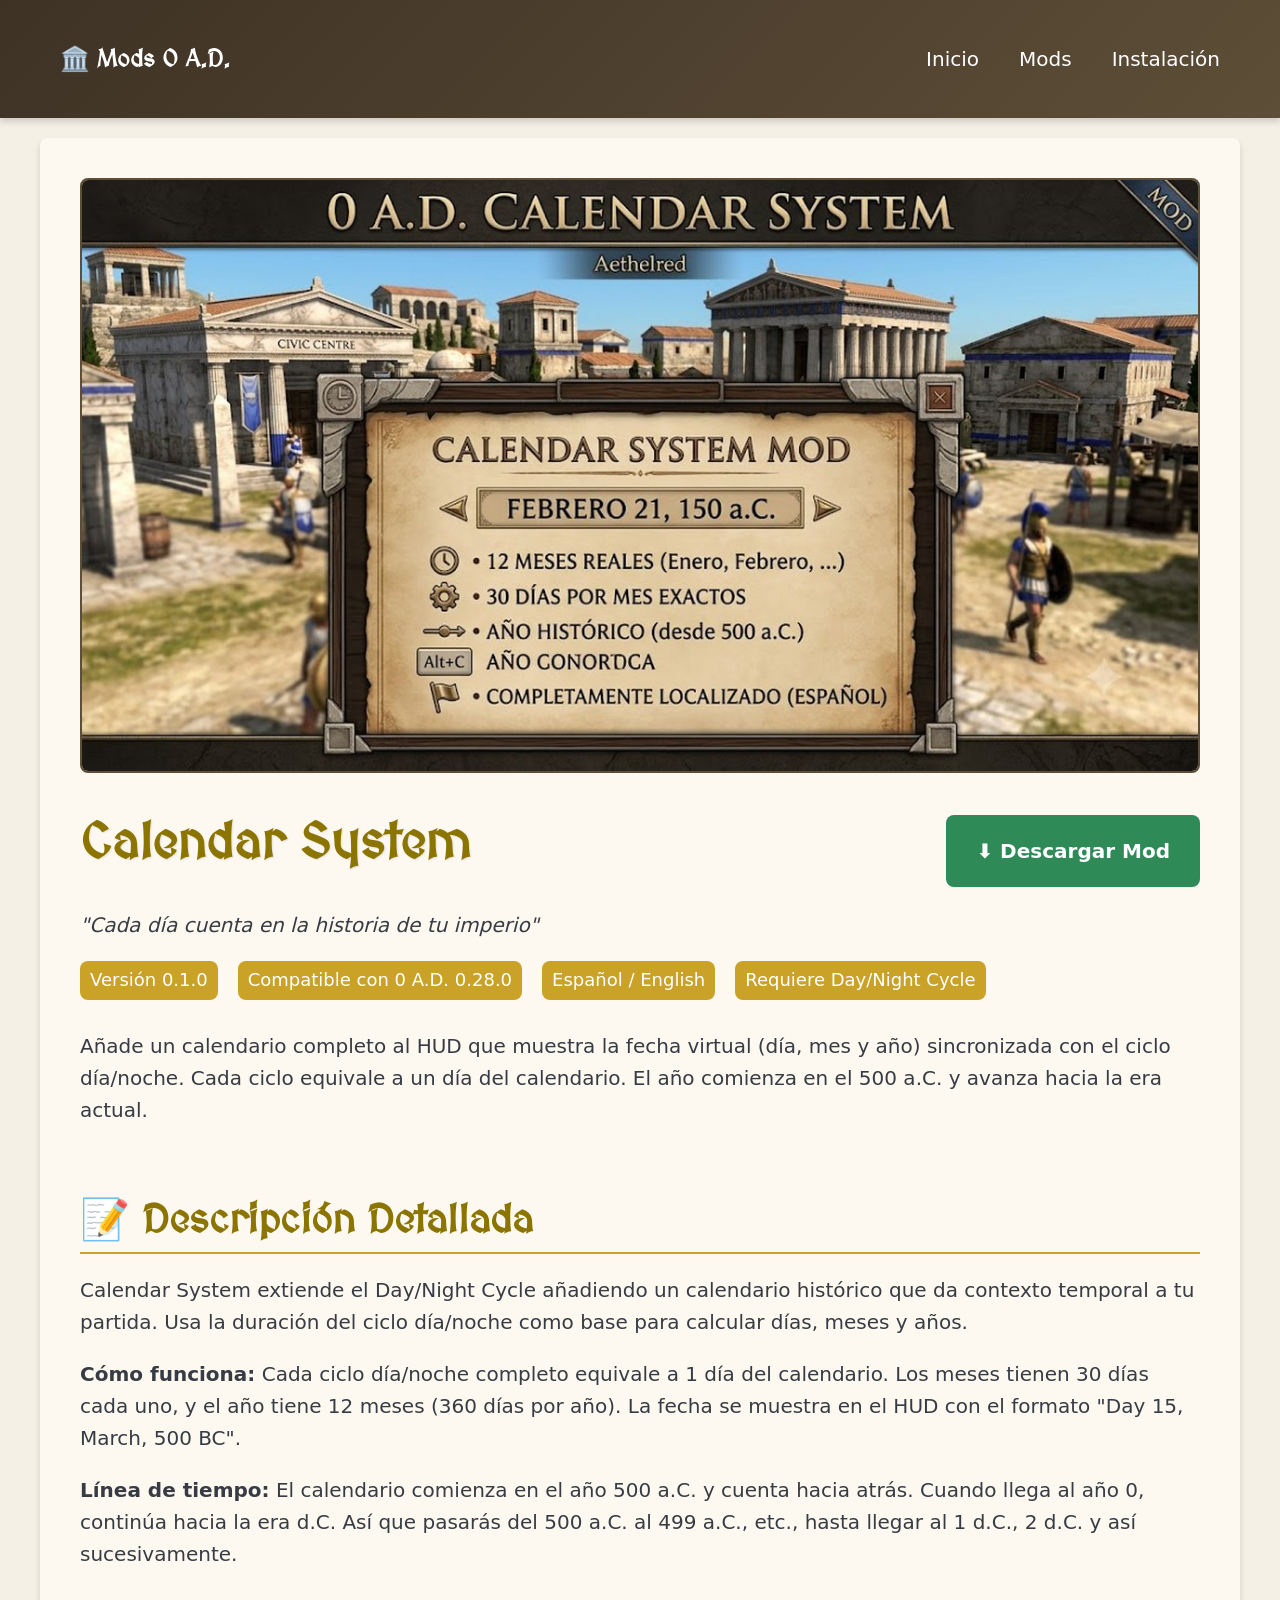
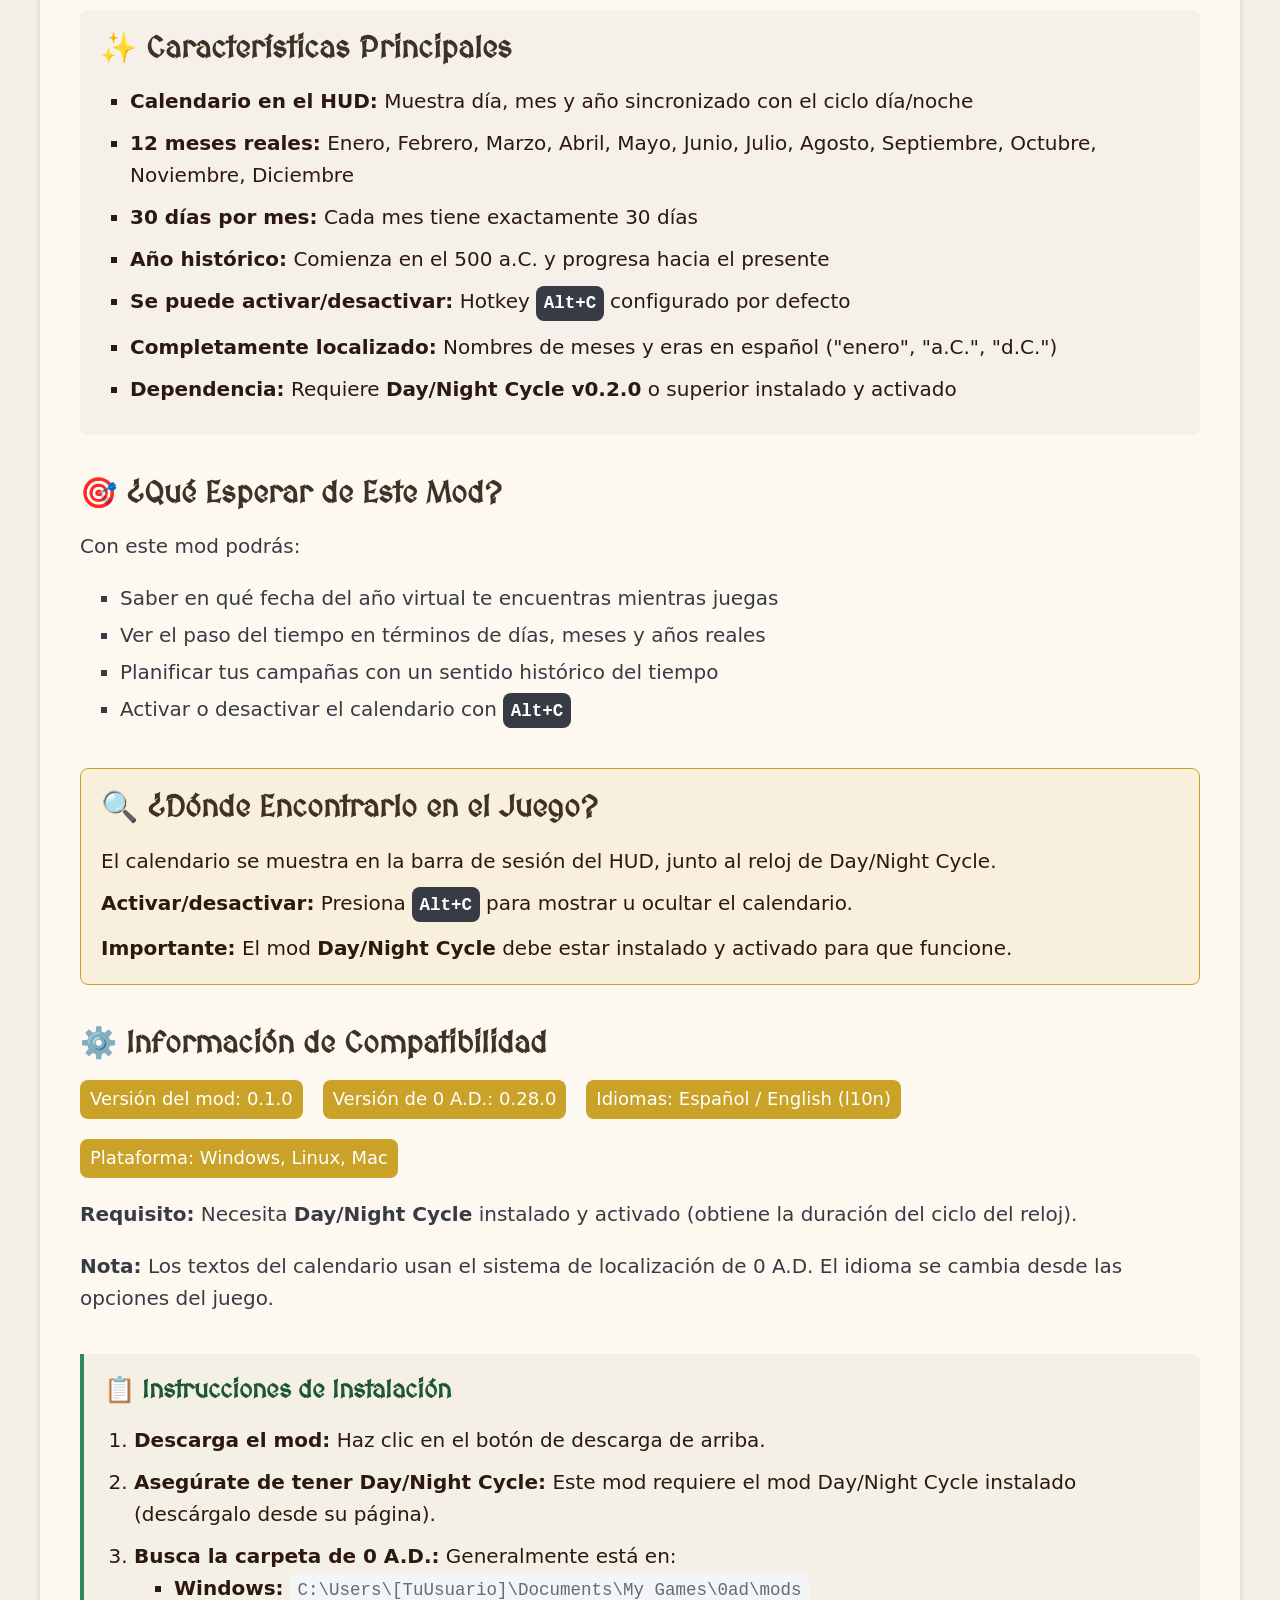
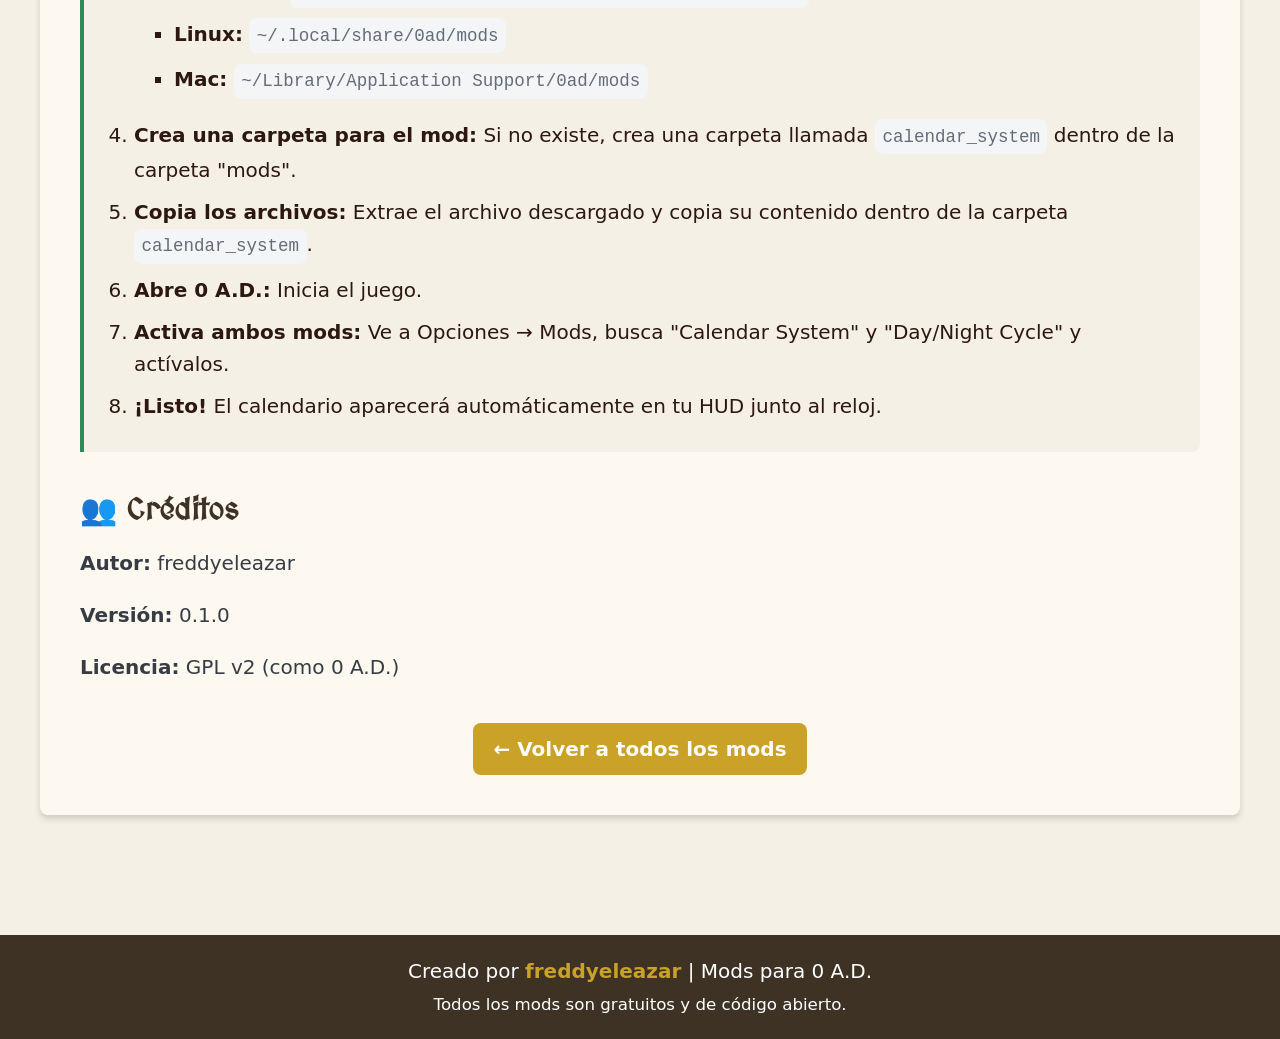
==== commit caf9af10: "asset: reemplazar SVG temporales por JPG definitivos para Calendar System" ====
--- a/mods/calendar_system/index.html
+++ b/mods/calendar_system/index.html
@@ -39,7 +39,7 @@
             <!-- Encabezado del mod -->
             <div class="mod-detail-header">
                 <div class="mod-detail-image">
-                    <img src="../../assets/images/mod-covers/calendar_system-large.svg" alt="Calendar System - Mod de calendario para 0 A.D." loading="lazy">
+                    <img src="../../assets/images/mod-covers/calendar_system-large.jpg" alt="Calendar System - Mod de calendario para 0 A.D." loading="lazy">
                 </div>
                 <div class="mod-detail-info">
                     <div class="mod-detail-title-row">
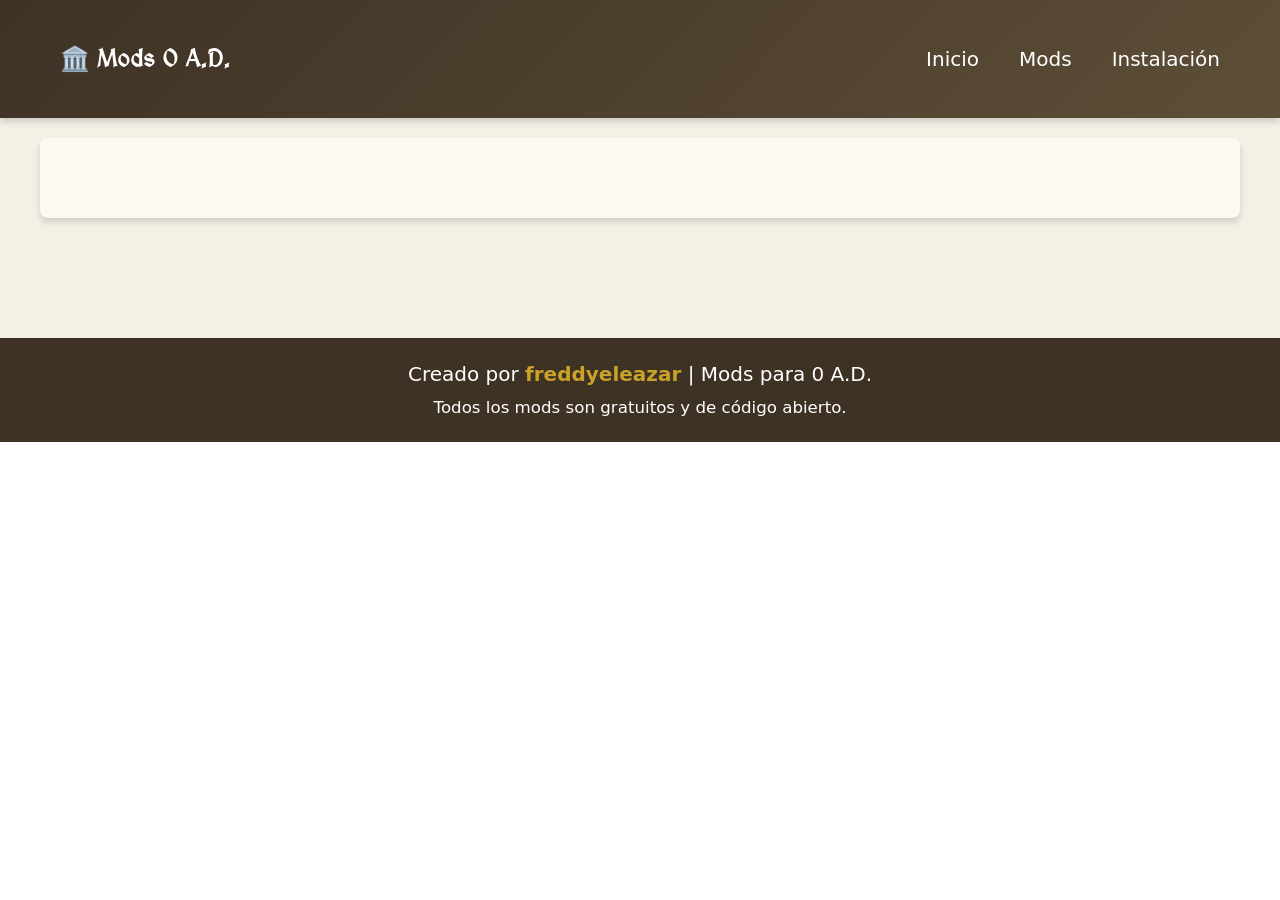
==== commit e9d6362b: "refactor: centralizar datos de mods en JSON + JS dinamico - Creado assets/data/mods.json con datos d" ====
--- a/mods/calendar_system/index.html
+++ b/mods/calendar_system/index.html
@@ -3,23 +3,15 @@
 <head>
     <meta charset="UTF-8">
     <meta name="viewport" content="width=device-width, initial-scale=1.0">
-    <meta name="description" content="Calendar System - Mod para 0 A.D. que añade un calendario día/mes/año sincronizado con el ciclo día/noche. Requiere Day/Night Cycle. Creado por freddyeleazar.">
+    <meta name="description" content="Calendar System - Mod para 0 A.D. que añade calendario día/mes/año sincronizado con el ciclo día/noche. Requiere Day/Night Cycle. Creado por freddyeleazar.">
     <meta name="keywords" content="0 A.D., mod, calendario, día, mes, año, freddyeleazar">
     <meta name="author" content="freddyeleazar">
-    
     <title>Calendar System | Mods 0 A.D.</title>
-    
-    <!-- Pico.CSS -->
     <link rel="stylesheet" href="../../css/picocss.min.css">
-    
-    <!-- Estilos personalizados -->
     <link rel="stylesheet" href="../../css/styles.css">
-    
-    <!-- Favicon -->
     <link rel="icon" type="image/svg+xml" href="../../assets/images/favicon.svg">
 </head>
 <body>
-    <!-- Cabecera -->
     <header>
         <nav>
             <ul>
@@ -32,132 +24,14 @@
             </ul>
         </nav>
     </header>
-
-    <!-- Contenido principal -->
     <main class="container">
-        <article class="mod-detail">
-            <!-- Encabezado del mod -->
-            <div class="mod-detail-header">
-                <div class="mod-detail-image">
-                    <img src="../../assets/images/mod-covers/calendar_system-large.jpg" alt="Calendar System - Mod de calendario para 0 A.D." loading="lazy">
-                </div>
-                <div class="mod-detail-info">
-                    <div class="mod-detail-title-row">
-                        <h1>Calendar System</h1>
-                        <a href="https://github.com/freddyeleazar/0ad-mods/raw/main/assets/downloads/calendar_system.zip" class="download-button">
-                            ⬇️ Descargar Mod
-                        </a>
-                    </div>
-                    <p class="mb-3"><em>"Cada día cuenta en la historia de tu imperio"</em></p>
-                    
-                    <div class="compatibility-info mb-4">
-                        <span class="compatibility-badge">Versión 0.1.0</span>
-                        <span class="compatibility-badge">Compatible con 0 A.D. 0.28.0</span>
-                        <span class="compatibility-badge">Español / English</span>
-                        <span class="compatibility-badge">Requiere Day/Night Cycle</span>
-                    </div>
-                    
-                    <p class="mb-4">Añade un calendario completo al HUD que muestra la fecha virtual (día, mes y año) sincronizada con el ciclo día/noche. Cada ciclo equivale a un día del calendario. El año comienza en el 500 a.C. y avanza hacia la era actual.</p>
-                </div>
-            </div>
-
-            <!-- Descripción ampliada -->
-            <section class="mb-5">
-                <h2>📝 Descripción Detallada</h2>
-                <p>Calendar System extiende el Day/Night Cycle añadiendo un calendario histórico que da contexto temporal a tu partida. Usa la duración del ciclo día/noche como base para calcular días, meses y años.</p>
-                
-                <p><strong>Cómo funciona:</strong> Cada ciclo día/noche completo equivale a 1 día del calendario. Los meses tienen 30 días cada uno, y el año tiene 12 meses (360 días por año). La fecha se muestra en el HUD con el formato "Day 15, March, 500 BC".</p>
-                
-                <p><strong>Línea de tiempo:</strong> El calendario comienza en el año 500 a.C. y cuenta hacia atrás. Cuando llega al año 0, continúa hacia la era d.C. Así que pasarás del 500 a.C. al 499 a.C., etc., hasta llegar al 1 d.C., 2 d.C. y así sucesivamente.</p>
-            </section>
-
-            <!-- Características detalladas -->
-            <section class="mod-features mb-5">
-                <h3>✨ Características Principales</h3>
-                <ul>
-                    <li><strong>Calendario en el HUD:</strong> Muestra día, mes y año sincronizado con el ciclo día/noche</li>
-                    <li><strong>12 meses reales:</strong> Enero, Febrero, Marzo, Abril, Mayo, Junio, Julio, Agosto, Septiembre, Octubre, Noviembre, Diciembre</li>
-                    <li><strong>30 días por mes:</strong> Cada mes tiene exactamente 30 días</li>
-                    <li><strong>Año histórico:</strong> Comienza en el 500 a.C. y progresa hacia el presente</li>
-                    <li><strong>Se puede activar/desactivar:</strong> Hotkey <kbd>Alt+C</kbd> configurado por defecto</li>
-                    <li><strong>Completamente localizado:</strong> Nombres de meses y eras en español ("enero", "a.C.", "d.C.")</li>
-                    <li><strong>Dependencia:</strong> Requiere <strong>Day/Night Cycle v0.2.0</strong> o superior instalado y activado</li>
-                </ul>
-            </section>
-
-            <!-- Qué esperar del mod -->
-            <section class="mb-5">
-                <h3>🎯 ¿Qué Esperar de Este Mod?</h3>
-                <p>Con este mod podrás:</p>
-                <ul>
-                    <li>Saber en qué fecha del año virtual te encuentras mientras juegas</li>
-                    <li>Ver el paso del tiempo en términos de días, meses y años reales</li>
-                    <li>Planificar tus campañas con un sentido histórico del tiempo</li>
-                    <li>Activar o desactivar el calendario con <kbd>Alt+C</kbd></li>
-                </ul>
-            </section>
-
-            <!-- Dónde encontrarlo en el juego -->
-            <section class="game-info mb-5">
-                <h3>🔍 ¿Dónde Encontrarlo en el Juego?</h3>
-                <p>El calendario se muestra en la barra de sesión del HUD, junto al reloj de Day/Night Cycle.</p>
-                <p><strong>Activar/desactivar:</strong> Presiona <kbd>Alt+C</kbd> para mostrar u ocultar el calendario.</p>
-                <p><strong>Importante:</strong> El mod <strong>Day/Night Cycle</strong> debe estar instalado y activado para que funcione.</p>
-            </section>
-
-            <!-- Compatibilidad -->
-            <section class="mb-5">
-                <h3>⚙️ Información de Compatibilidad</h3>
-                <div class="compatibility-info">
-                    <span class="compatibility-badge">Versión del mod: 0.1.0</span>
-                    <span class="compatibility-badge">Versión de 0 A.D.: 0.28.0</span>
-                    <span class="compatibility-badge">Idiomas: Español / English (l10n)</span>
-                    <span class="compatibility-badge">Plataforma: Windows, Linux, Mac</span>
-                </div>
-                <p class="mt-3"><strong>Requisito:</strong> Necesita <strong>Day/Night Cycle</strong> instalado y activado (obtiene la duración del ciclo del reloj).</p>
-                <p><strong>Nota:</strong> Los textos del calendario usan el sistema de localización de 0 A.D. El idioma se cambia desde las opciones del juego.</p>
-            </section>
-
-            <!-- Instrucciones de instalación -->
-            <section class="installation-steps mb-5">
-                <h4>📋 Instrucciones de Instalación</h4>
-                <ol>
-                    <li><strong>Descarga el mod:</strong> Haz clic en el botón de descarga de arriba.</li>
-                    <li><strong>Asegúrate de tener Day/Night Cycle:</strong> Este mod requiere el mod Day/Night Cycle instalado (descárgalo desde su página).</li>
-                    <li><strong>Busca la carpeta de 0 A.D.:</strong> Generalmente está en:
-                        <ul>
-                            <li><strong>Windows:</strong> <code>C:\Users\[TuUsuario]\Documents\My Games\0ad\mods</code></li>
-                            <li><strong>Linux:</strong> <code>~/.local/share/0ad/mods</code></li>
-                            <li><strong>Mac:</strong> <code>~/Library/Application Support/0ad/mods</code></li>
-                        </ul>
-                    </li>
-                    <li><strong>Crea una carpeta para el mod:</strong> Si no existe, crea una carpeta llamada <code>calendar_system</code> dentro de la carpeta "mods".</li>
-                    <li><strong>Copia los archivos:</strong> Extrae el archivo descargado y copia su contenido dentro de la carpeta <code>calendar_system</code>.</li>
-                    <li><strong>Abre 0 A.D.:</strong> Inicia el juego.</li>
-                    <li><strong>Activa ambos mods:</strong> Ve a Opciones → Mods, busca "Calendar System" y "Day/Night Cycle" y actívalos.</li>
-                    <li><strong>¡Listo!</strong> El calendario aparecerá automáticamente en tu HUD junto al reloj.</li>
-                </ol>
-            </section>
-
-            <!-- Créditos -->
-            <section class="mb-5">
-                <h3>👥 Créditos</h3>
-                <p><strong>Autor:</strong> freddyeleazar</p>
-                <p><strong>Versión:</strong> 0.1.0</p>
-                <p><strong>Licencia:</strong> GPL v2 (como 0 A.D.)</p>
-            </section>
-
-            <!-- Enlace para volver -->
-            <div class="text-center mt-5">
-                <a href="../../index.html" class="button">← Volver a todos los mods</a>
-            </div>
-        </article>
+        <article class="mod-detail" id="mod-detail-container"></article>
     </main>
-
-    <!-- Pie de página -->
     <footer>
         <p>Creado por <strong>freddyeleazar</strong> | Mods para 0 A.D.</p>
         <p><small>Todos los mods son gratuitos y de código abierto.</small></p>
     </footer>
+    <script>const MOD_ID = 'calendar_system'; const DATA_PATH = '../../assets/data/mods.json';</script>
+    <script src="../../assets/js/mods.js"></script>
 </body>
 </html>
--- a/css/styles.css
+++ b/css/styles.css
@@ -296,11 +296,16 @@
 
 .mod-card-footer {
   display: flex;
-  justify-content: space-between;
-  align-items: center;
+  flex-direction: column;
+  gap: var(--space-sm);
+  text-align: center;
   padding: var(--space-sm) var(--space-md);
   background: rgba(0, 0, 0, 0.03);
   border-top: 1px solid rgba(0, 0, 0, 0.05);
+}
+
+.mod-card-footer .button {
+  width: 100%;
 }
 
 .mod-card small {
@@ -550,7 +555,6 @@
   .mod-detail-image, .mod-detail-info { min-width: 100%; }
   .mod-detail-title-row { flex-direction: column; text-align: center; }
   .mods-grid { grid-template-columns: 1fr; }
-  .mod-card-footer { flex-direction: column; gap: var(--space-sm); text-align: center; }
 }
 
 /* ============================================
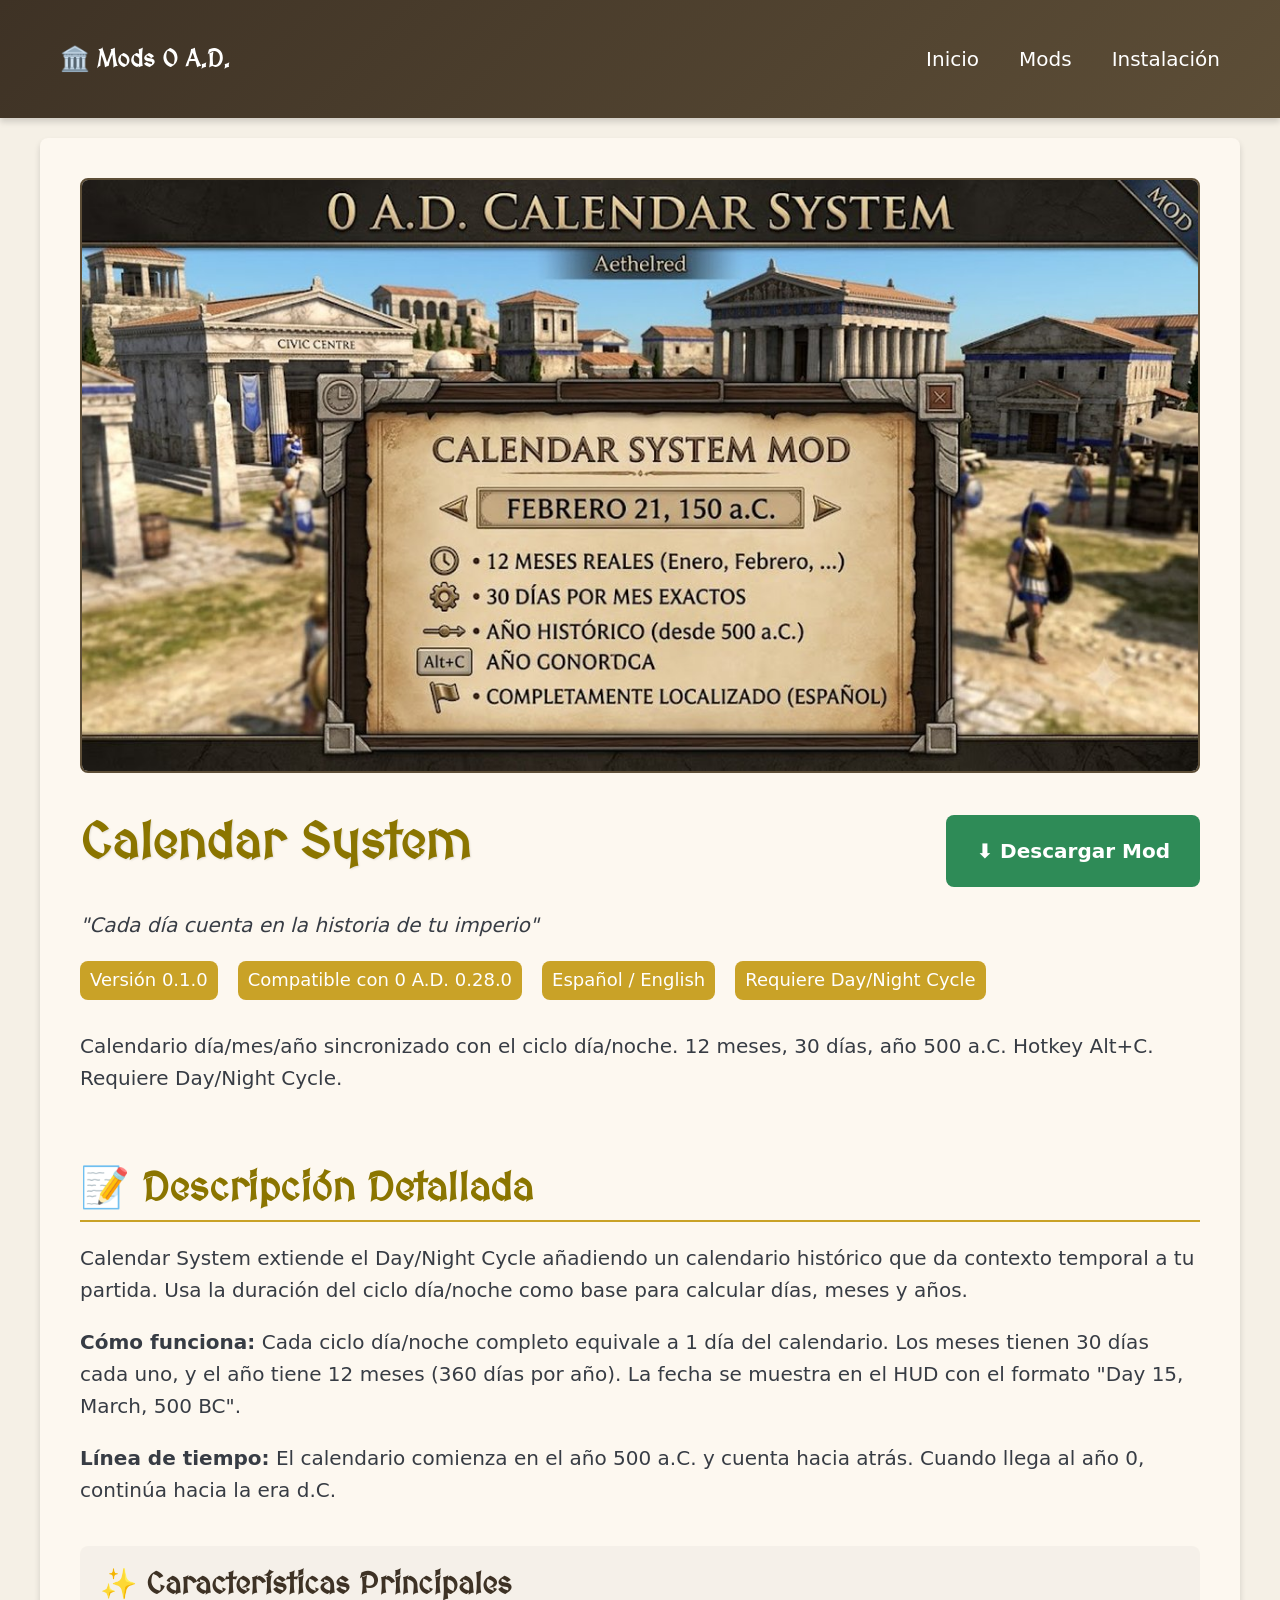
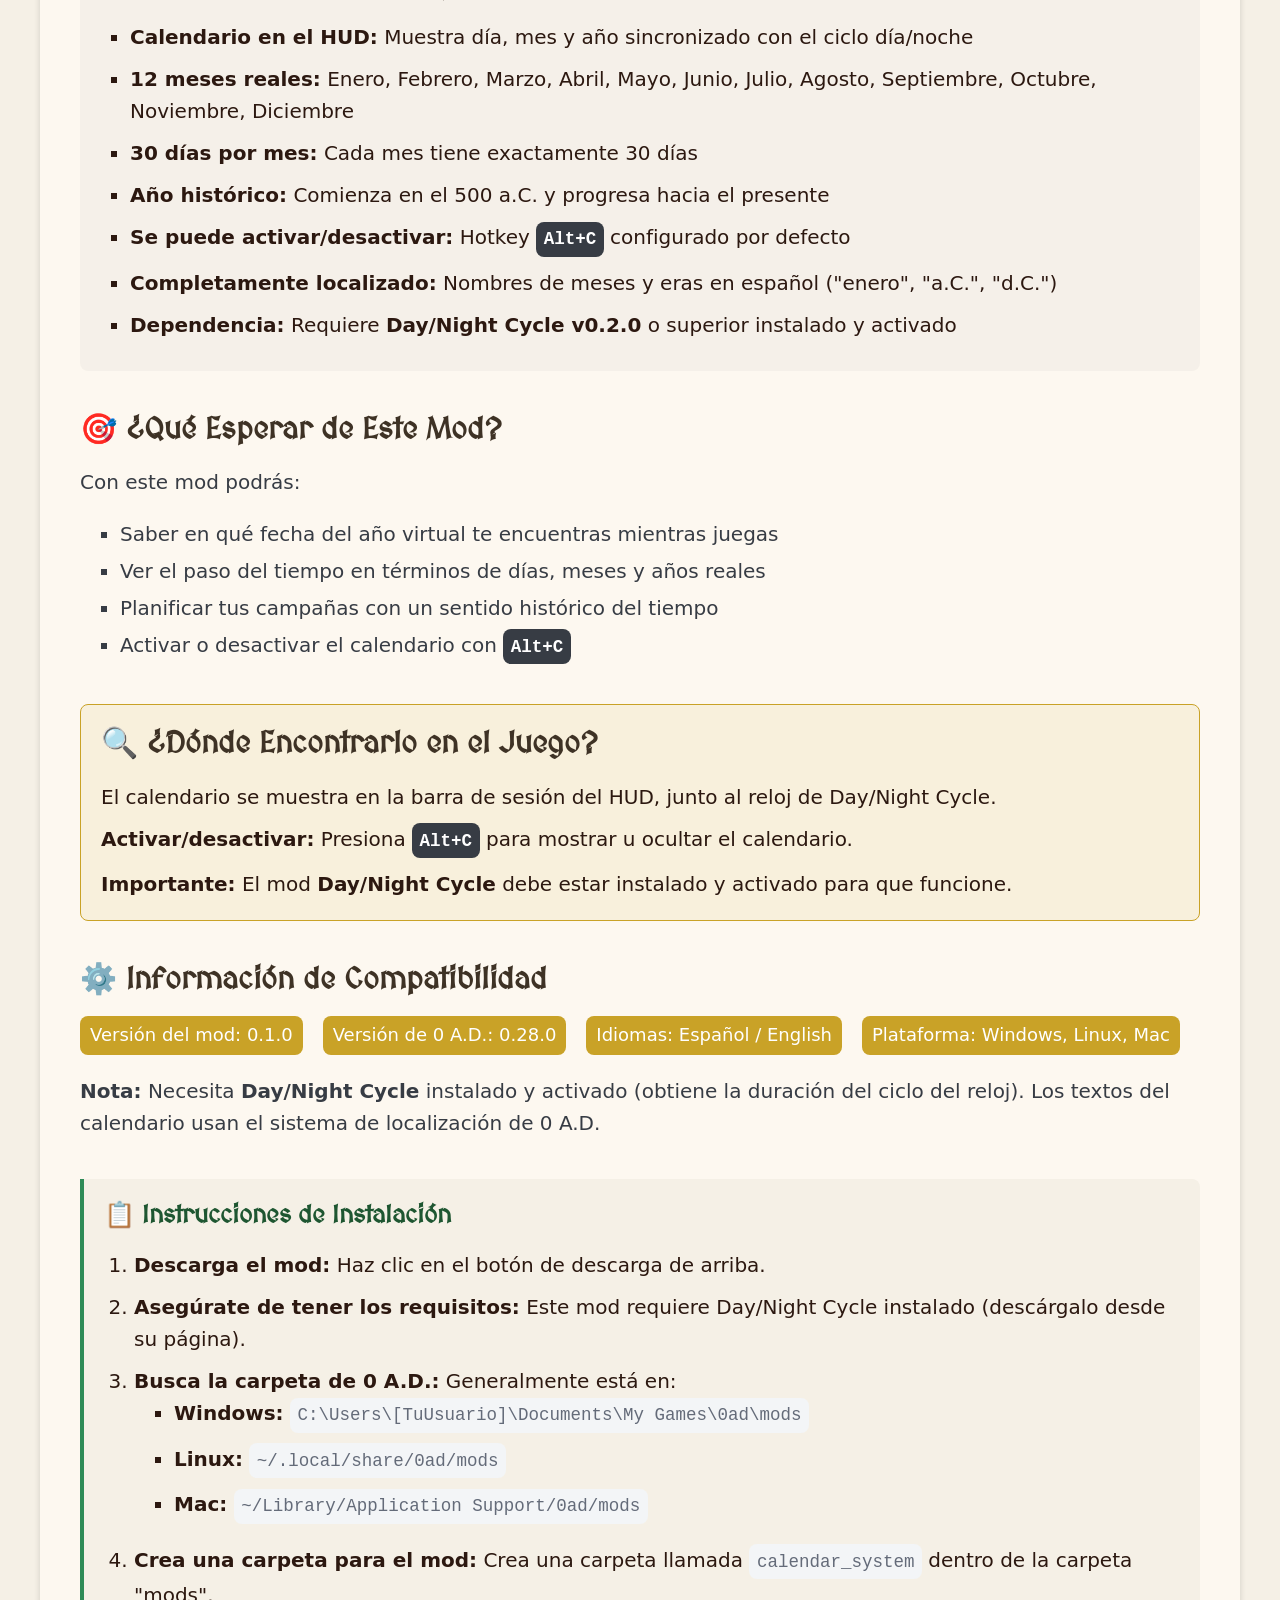
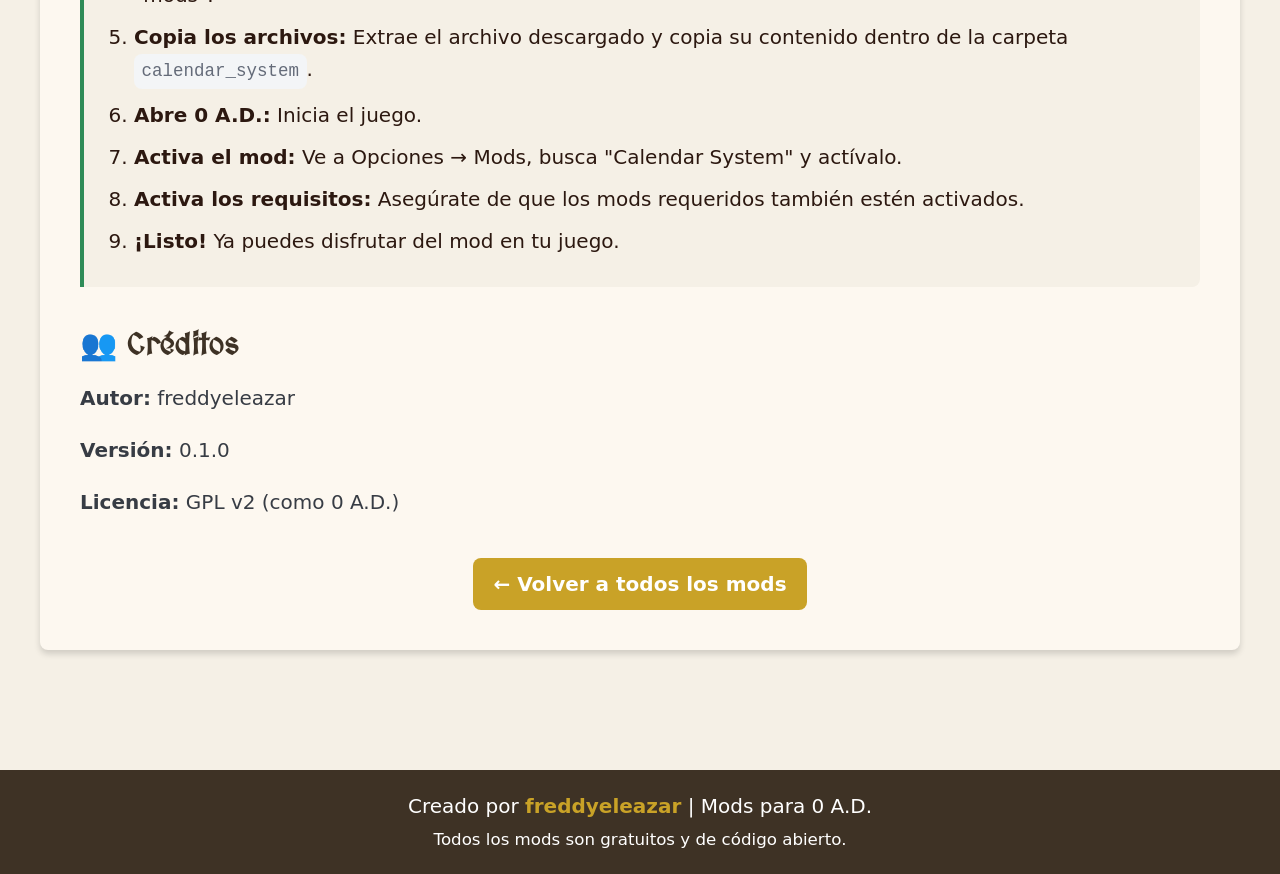
==== commit e78b9821: "fix: cambiar var IIFE por window.DATA_PATH/window.MOD_ID para evitar shadowing de scope" ====
--- a/mods/calendar_system/index.html
+++ b/mods/calendar_system/index.html
@@ -31,7 +31,7 @@
         <p>Creado por <strong>freddyeleazar</strong> | Mods para 0 A.D.</p>
         <p><small>Todos los mods son gratuitos y de código abierto.</small></p>
     </footer>
-    <script>const MOD_ID = 'calendar_system'; const DATA_PATH = '../../assets/data/mods.json';</script>
+    <script>window.MOD_ID = 'calendar_system'; window.DATA_PATH = '../../assets/data/mods.json';</script>
     <script src="../../assets/js/mods.js"></script>
 </body>
 </html>
